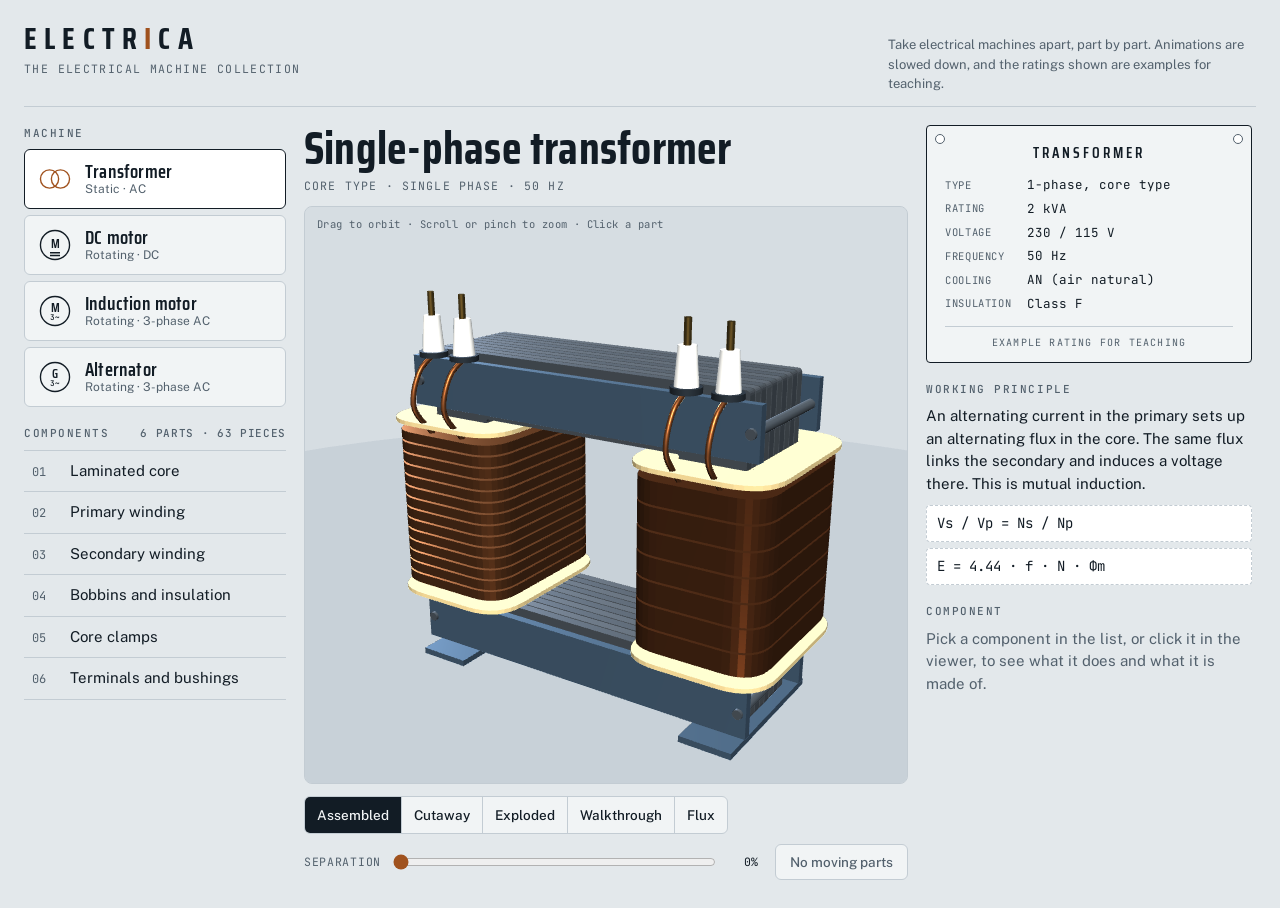
==== index.html @ 78c52b01 "Initial commit: Electrica 3D electrical machines explorer" ====
<!doctype html>
<html lang="en">
<head>
  <meta charset="utf-8">
  <meta name="viewport" content="width=device-width, initial-scale=1">
  <title>Electrica Machine Atlas</title>
  <meta name="description" content="Interactive 3D explorer of electrical machines: take a transformer, DC motor, induction motor and alternator apart, part by part, and watch the magnetic flux.">
  <link rel="icon" href="favicon.svg" type="image/svg+xml">
  <link rel="preconnect" href="https://fonts.googleapis.com">
  <link rel="preconnect" href="https://fonts.gstatic.com" crossorigin>
  <link href="https://fonts.googleapis.com/css2?family=Saira+Condensed:wght@500;600;700&family=Public+Sans:wght@400;500;600&family=JetBrains+Mono:wght@400;500&display=swap" rel="stylesheet">
  <link rel="stylesheet" href="css/style.css">
</head>
<body>
<div class="app">
  <header class="top">
    <div>
      <p class="brand">Electr<span>i</span>ca</p>
      <p class="tag">The electrical machine collection</p>
    </div>
    <p class="note">Take electrical machines apart, part by part. Animations are slowed down, and the ratings shown are examples for teaching.</p>
  </header>

  <section class="mach" aria-labelledby="machH">
    <h2 class="eyebrow" id="machH">Machine</h2>
    <div class="machines" id="machines"></div>
  </section>

  <main class="bay">
    <div class="bay-head">
      <h1 id="mName">Electrical machines</h1>
      <p id="mSub">Loading</p>
    </div>
    <div class="stage" id="stage">
      <div class="markers" id="markers" hidden></div>
      <p class="hint">Drag to orbit · Scroll or pinch to zoom · Click a part</p>
      <div class="scope" id="scope" hidden>
        <div class="legend" id="legend"></div>
        <canvas id="scopeC" aria-label="Waveforms for this machine"></canvas>
        <p class="scope-note" id="scopeNote"></p>
      </div>
      <div class="status" id="status">Preparing machine geometry</div>
    </div>
    <div class="controls">
      <div class="seg" role="group" aria-label="View">
        <button type="button" data-mode="assembled" aria-pressed="true">Assembled</button>
        <button type="button" data-mode="cutaway" aria-pressed="false">Cutaway</button>
        <button type="button" data-mode="exploded" aria-pressed="false">Exploded</button>
        <button type="button" data-mode="walkthrough" aria-pressed="false">Walkthrough</button>
        <button type="button" data-mode="flux" aria-pressed="false">Flux</button>
      </div>
      <label class="slider" for="sep">Separation <input type="range" id="sep" min="0" max="100" value="0"><output id="sepOut" for="sep">0%</output></label>
      <button type="button" class="run" id="run" aria-pressed="false">Run</button>
    </div>
    <div class="walk" id="walk" hidden>
      <button type="button" id="prev">Previous</button>
      <p id="walkText"></p>
      <button type="button" id="next">Next</button>
    </div>
  </main>

  <section class="partsSec" aria-labelledby="partsH">
    <h2 class="eyebrow" id="partsH">Components <span id="count"></span></h2>
    <ol class="parts" id="parts"></ol>
  </section>

  <aside class="info">
    <section class="plate" id="plate" aria-label="Rating plate"></section>
    <section class="principle" id="principle"></section>
    <section class="detail" id="detail" aria-live="polite"></section>
  </aside>
</div>

<!-- 3D library (three.js r128), kept in this folder so the site also works offline -->
<script src="js/vendor/three.min.js"></script>
<script src="js/vendor/OrbitControls.js"></script>

<!-- The viewer and page logic -->
<script src="js/core.js"></script>

<!-- One file per machine. They appear in the list in this order.
     To add a machine: copy js/machines/_template.js, then add its script line here. -->
<script src="js/machines/transformer.js"></script>
<script src="js/machines/dc-motor.js"></script>
<script src="js/machines/induction-motor.js"></script>
<script src="js/machines/alternator.js"></script>

<script>Electrica.start();</script>
</body>
</html>
---- css/style.css ----
/* Layout: instrument bench — machine rail and parts list | 3D bay | rating-plate column; stacks to one column on phones */
:root {
  --bg: #E3E8EB;
  --panel: #F1F4F5;
  --raise: #FFFFFF;
  --ink: #121C25;
  --muted: #53616D;
  --line: #C3CCD3;
  --copper: #A0521E;
  --flux: #1B61C2;
  --stage: #D6DDE2;
  --bench: #C8D1D8;
  --phR: #C0392B;
  --phY: #B4860C;
  --phB: #2D63AE;
  --display: "Saira Condensed", "Arial Narrow", "Roboto Condensed", sans-serif;
  --body: "Public Sans", system-ui, -apple-system, "Segoe UI", sans-serif;
  --mono: "JetBrains Mono", ui-monospace, "SFMono-Regular", Menlo, Consolas, monospace;
}
@media (prefers-color-scheme: dark) {
  :root:not([data-theme="light"]) {
    --bg: #0C1216; --panel: #131B21; --raise: #19232A; --ink: #E2E8EC; --muted: #93A1AC; --line: #27333C;
    --copper: #E38A50; --flux: #5DB1FF; --stage: #0F171C; --bench: #17222A;
    --phR: #E5604F; --phY: #E3B640; --phB: #6B9CEB; color-scheme: dark;
  }
}
:root[data-theme="dark"] {
  --bg: #0C1216; --panel: #131B21; --raise: #19232A; --ink: #E2E8EC; --muted: #93A1AC; --line: #27333C;
  --copper: #E38A50; --flux: #5DB1FF; --stage: #0F171C; --bench: #17222A;
  --phR: #E5604F; --phY: #E3B640; --phB: #6B9CEB; color-scheme: dark;
}
* { box-sizing: border-box; }
[hidden] { display: none !important; }
body {
  background: var(--bg); color: var(--ink); font-family: var(--body); font-size: 15px; line-height: 1.5;
  padding-left: max(16px, env(safe-area-inset-left, 0px)); padding-right: max(16px, env(safe-area-inset-right, 0px));
  padding-block: 16px;
}
button { font: inherit; color: inherit; }
button:focus-visible, input:focus-visible { outline: 2px solid var(--flux); outline-offset: 2px; }
p { margin: 0; }

.app {
  display: grid; gap: 18px; max-width: 1720px; margin: 0 auto;
  grid-template-columns: minmax(0, 1fr);
  grid-template-areas: "top" "mach" "bay" "parts" "info";
}
.top { grid-area: top; display: flex; flex-wrap: wrap; align-items: baseline; justify-content: space-between; gap: 6px 20px; border-bottom: 1px solid var(--line); padding-bottom: 12px; }
.brand { font-family: var(--display); font-weight: 700; font-size: 30px; line-height: 1; letter-spacing: .24em; text-transform: uppercase; }
.brand span { color: var(--copper); }
.tag { font-family: var(--mono); font-size: 11.5px; letter-spacing: .12em; text-transform: uppercase; color: var(--muted); margin-top: 6px; }
.note { font-size: 13px; color: var(--muted); max-width: 46ch; }

.mach { grid-area: mach; }
.partsSec { grid-area: parts; min-width: 0; }
.bay { grid-area: bay; display: grid; gap: 12px; min-width: 0; align-content: start; }
.info { grid-area: info; display: grid; gap: 18px; align-content: start; min-width: 0; }

.eyebrow { font-family: var(--mono); font-weight: 500; font-size: 11px; letter-spacing: .14em; text-transform: uppercase; color: var(--muted); margin: 0 0 8px; display: flex; justify-content: space-between; gap: 8px; }
.eyebrow span { letter-spacing: .06em; }

.machines { display: grid; grid-template-columns: 1fr 1fr; gap: 6px; }
.mbtn { display: grid; grid-template-columns: 40px minmax(0, 1fr); gap: 10px; align-items: center; padding: 9px 10px; border: 1px solid var(--line); background: var(--panel); border-radius: 6px; text-align: left; cursor: pointer; }
.mbtn:hover { border-color: var(--muted); }
.mbtn[aria-current="true"] { background: var(--raise); border-color: var(--ink); }
.mbtn svg { width: 40px; height: 40px; fill: none; stroke: currentColor; stroke-width: 1.5; }
.mbtn svg text { font-family: var(--display); font-weight: 600; font-size: 14px; fill: currentColor; stroke: none; text-anchor: middle; }
.mbtn svg text.s { font-family: var(--mono); font-size: 8.5px; font-weight: 500; }
.mbtn[aria-current="true"] svg { color: var(--copper); }
.mtxt { min-width: 0; }
.mtxt b { display: block; font-family: var(--display); font-weight: 600; font-size: 19px; line-height: 1.1; letter-spacing: .01em; }
.mtxt span { display: block; font-size: 12px; color: var(--muted); line-height: 1.3; }

.parts { list-style: none; margin: 0; padding: 0; border-top: 1px solid var(--line); }
.parts button { width: 100%; display: grid; grid-template-columns: 30px minmax(0, 1fr); gap: 8px; align-items: baseline; padding: 9px 8px; border: 0; border-bottom: 1px solid var(--line); background: none; text-align: left; cursor: pointer; }
.parts button:hover { background: var(--panel); }
.parts button[aria-pressed="true"] { background: var(--raise); }
.parts .num { font-family: var(--mono); font-size: 12px; color: var(--muted); font-variant-numeric: tabular-nums; }
.parts button[aria-pressed="true"] .num { color: var(--copper); }

.bay-head h1 { font-family: var(--display); font-weight: 700; font-size: clamp(30px, 3.6vw, 50px); line-height: 1; margin: 0; letter-spacing: .005em; text-wrap: balance; }
.bay-head p { margin-top: 6px; font-family: var(--mono); font-size: 11.5px; letter-spacing: .1em; text-transform: uppercase; color: var(--muted); }

.stage { position: relative; background: var(--stage); border: 1px solid var(--line); border-radius: 8px; overflow: hidden; aspect-ratio: 1 / 1; max-width: 100%; min-height: 300px; }
.stage canvas.gl { position: absolute; inset: 0; width: 100%; height: 100%; display: block; }
.markers { position: absolute; inset: 0; pointer-events: none; }
.marker { position: absolute; transform: translate(-50%, -50%); pointer-events: auto; font-family: var(--mono); font-size: 11px; font-weight: 500; min-width: 28px; height: 24px; padding: 0 6px; border-radius: 12px; border: 1px solid var(--ink); background: var(--raise); color: var(--ink); cursor: pointer; font-variant-numeric: tabular-nums; }
.marker[aria-pressed="true"] { background: var(--copper); border-color: var(--copper); color: var(--raise); }
.status { position: absolute; inset: 0; display: grid; place-items: center; padding: 24px; text-align: center; font-family: var(--mono); font-size: 12px; letter-spacing: .08em; text-transform: uppercase; color: var(--muted); pointer-events: none; }
.hint { position: absolute; left: 12px; top: 10px; font-family: var(--mono); font-size: 10.5px; letter-spacing: .04em; color: var(--muted); pointer-events: none; }
.scope { position: absolute; right: 10px; bottom: 10px; width: min(320px, calc(100% - 20px)); background: var(--raise); border: 1px solid var(--line); border-radius: 6px; padding: 8px 10px 8px; display: grid; gap: 4px; }
.legend { display: flex; flex-wrap: wrap; gap: 2px 12px; font-family: var(--mono); font-size: 10.5px; color: var(--ink); }
.legend i { display: inline-block; width: 14px; height: 3px; border-radius: 2px; vertical-align: middle; margin-right: 6px; }
.scope canvas { width: 100%; height: 78px; display: block; }
.scope-note { font-size: 11.5px; line-height: 1.35; color: var(--muted); }

.controls { display: flex; flex-wrap: wrap; gap: 10px 16px; align-items: center; }
.seg { display: flex; flex-wrap: wrap; border: 1px solid var(--line); border-radius: 6px; overflow: hidden; background: var(--panel); }
.seg button { border: 0; border-right: 1px solid var(--line); background: none; font-weight: 500; font-size: 13.5px; padding: 8px 12px; cursor: pointer; }
.seg button:last-child { border-right: 0; }
.seg button:hover { background: var(--raise); }
.seg button[aria-pressed="true"] { background: var(--ink); color: var(--panel); }
.slider { display: flex; align-items: center; gap: 10px; font-family: var(--mono); font-size: 11.5px; letter-spacing: .06em; text-transform: uppercase; color: var(--muted); flex: 1 1 220px; min-width: 0; }
.slider input { flex: 1; min-width: 0; accent-color: var(--copper); }
.slider output { min-width: 4.5ch; text-align: right; color: var(--ink); font-variant-numeric: tabular-nums; }
.run { border: 1px solid var(--ink); background: var(--raise); border-radius: 6px; padding: 7px 14px; font-weight: 500; font-size: 13.5px; cursor: pointer; }
.run[aria-pressed="true"] { background: var(--copper); border-color: var(--copper); color: var(--raise); }
.run:disabled { cursor: default; border-color: var(--line); color: var(--muted); background: var(--panel); }
.walk { display: flex; align-items: center; justify-content: space-between; gap: 10px; border: 1px solid var(--line); border-radius: 6px; padding: 8px 10px; background: var(--panel); }
.walk p { font-size: 14px; text-align: center; min-width: 0; }
.walk p b { font-family: var(--mono); font-weight: 500; font-size: 12px; color: var(--copper); margin-right: 8px; }
.walk button { border: 1px solid var(--line); background: var(--raise); border-radius: 5px; padding: 6px 12px; cursor: pointer; font-size: 13.5px; }

.plate { border: 1.5px solid var(--ink); border-radius: 4px; padding: 16px 18px 12px; background: var(--panel); position: relative; }
.plate::before, .plate::after { content: ""; position: absolute; top: 8px; width: 8px; height: 8px; border-radius: 50%; border: 1px solid var(--muted); background: var(--raise); }
.plate::before { left: 8px; } .plate::after { right: 8px; }
.plate h2 { font-family: var(--display); font-weight: 600; font-size: 15px; letter-spacing: .2em; text-transform: uppercase; text-align: center; margin: 0 0 12px; }
.plate dl { display: grid; grid-template-columns: auto minmax(0, 1fr); gap: 5px 16px; margin: 0; font-family: var(--mono); font-size: 12.5px; }
.plate dt { color: var(--muted); text-transform: uppercase; letter-spacing: .06em; font-size: 10.5px; align-self: center; }
.plate dd { margin: 0; font-variant-numeric: tabular-nums; }
.plate .ex { margin-top: 12px; padding-top: 8px; border-top: 1px solid var(--line); font-family: var(--mono); font-size: 10px; color: var(--muted); text-align: center; letter-spacing: .12em; text-transform: uppercase; }

.principle p { max-width: 62ch; }
.formulas { display: grid; gap: 6px; margin-top: 10px; }
.formula { font-family: var(--mono); font-size: 14px; padding: 7px 10px; border: 1px dashed var(--line); border-radius: 4px; background: var(--raise); }
.detail h3 { font-family: var(--display); font-weight: 600; font-size: 27px; line-height: 1.05; margin: 0 0 8px; text-wrap: balance; }
.detail p { max-width: 62ch; }
.detail dl { margin: 12px 0 0; display: grid; gap: 8px; }
.detail dt { font-family: var(--mono); font-size: 10.5px; letter-spacing: .12em; text-transform: uppercase; color: var(--muted); }
.detail dd { margin: 2px 0 0; }
.muted { color: var(--muted); }

@media (max-width: 559px) {
  .seg { display: grid; grid-template-columns: repeat(3, 1fr); gap: 1px; background: var(--line); width: 100%; }
  .seg button { border-right: 0; background: var(--panel); padding: 9px 6px; }
  .hint { right: 12px; }
}
@media (min-width: 760px) {
  .app { grid-template-columns: 250px minmax(0, 1fr); grid-template-areas: "top top" "mach bay" "parts bay" "info info"; }
  .machines { grid-template-columns: 1fr; }
  .info { grid-template-columns: repeat(auto-fit, minmax(260px, 1fr)); }
  .stage { aspect-ratio: 4 / 3; }
}
@media (min-width: 1120px) {
  html, body { height: 100%; }
  .app { height: 100%; grid-template-columns: 262px minmax(0, 1fr) 330px; grid-template-rows: auto auto minmax(0, 1fr); grid-template-areas: "top top top" "mach bay info" "parts bay info"; }
  .bay { grid-row: 2 / 4; min-height: 0; grid-template-rows: auto minmax(0, 1fr) auto auto; }
  .info { grid-row: 2 / 4; display: flex; flex-direction: column; overflow: auto; min-height: 0; padding-right: 4px; }
  .partsSec { overflow: auto; min-height: 0; }
  .stage { aspect-ratio: auto; height: 100%; min-height: 340px; }
}
@media (prefers-reduced-motion: reduce) { * { scroll-behavior: auto !important; } }
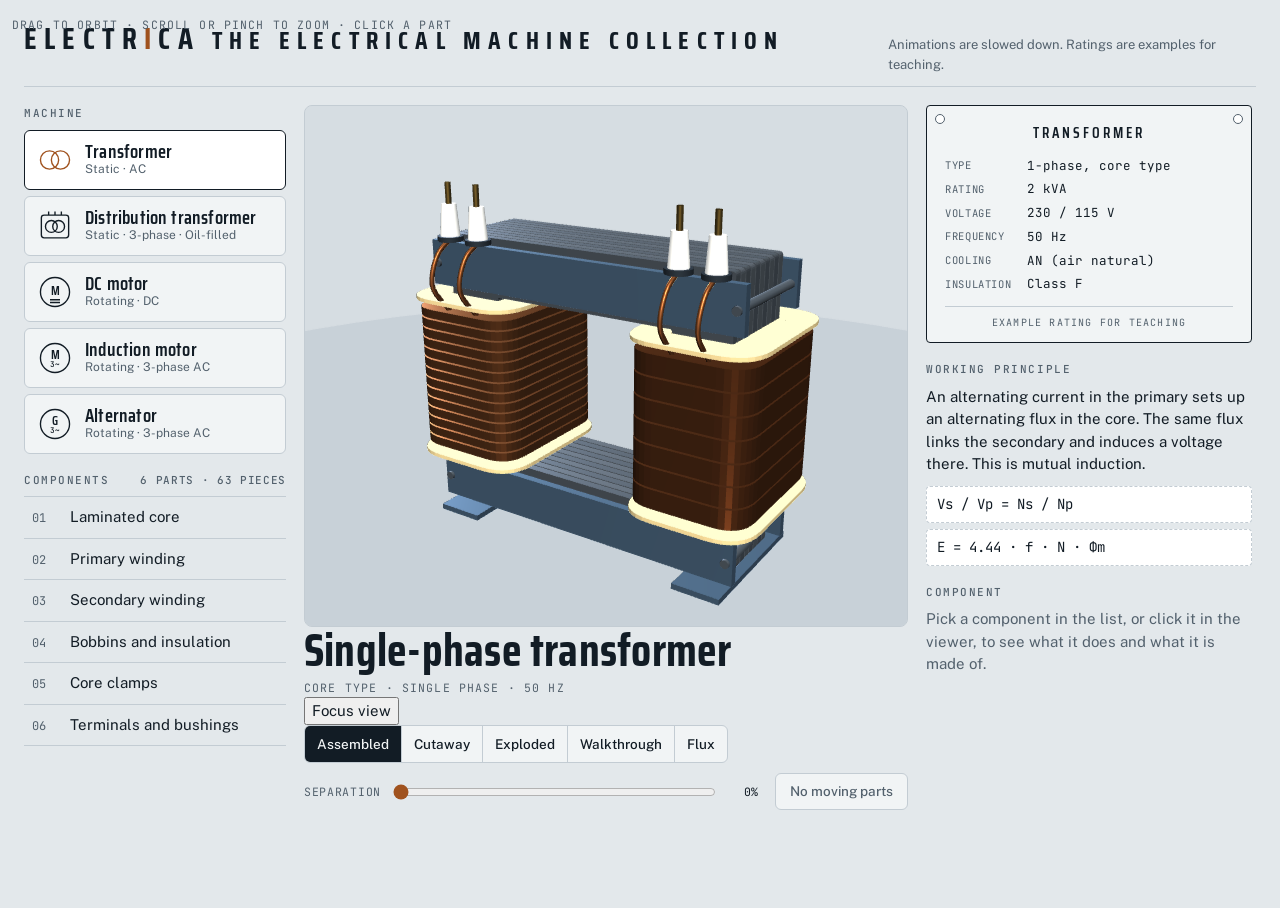
==== commit 654afd5d: "Add files via upload" ====
--- a/index.html
+++ b/index.html
@@ -4,7 +4,7 @@
   <meta charset="utf-8">
   <meta name="viewport" content="width=device-width, initial-scale=1">
   <title>Electrica Machine Atlas</title>
-  <meta name="description" content="Interactive 3D explorer of electrical machines: take a transformer, DC motor, induction motor and alternator apart, part by part, and watch the magnetic flux.">
+  <meta name="description" content="Interactive 3D explorer of electrical machines: take transformers, motors and an alternator apart, part by part, and watch the magnetic flux.">
   <link rel="icon" href="favicon.svg" type="image/svg+xml">
   <link rel="preconnect" href="https://fonts.googleapis.com">
   <link rel="preconnect" href="https://fonts.gstatic.com" crossorigin>
@@ -12,13 +12,10 @@
   <link rel="stylesheet" href="css/style.css">
 </head>
 <body>
-<div class="app">
+<div class="app" id="app">
   <header class="top">
-    <div>
-      <p class="brand">Electr<span>i</span>ca</p>
-      <p class="tag">The electrical machine collection</p>
-    </div>
-    <p class="note">Take electrical machines apart, part by part. Animations are slowed down, and the ratings shown are examples for teaching.</p>
+    <p class="brand">Electr<span>i</span>ca <small>The electrical machine collection</small></p>
+    <p class="note">Animations are slowed down. Ratings are examples for teaching.</p>
   </header>
 
   <section class="mach" aria-labelledby="machH">
@@ -27,35 +24,43 @@
   </section>
 
   <main class="bay">
-    <div class="bay-head">
-      <h1 id="mName">Electrical machines</h1>
-      <p id="mSub">Loading</p>
-    </div>
-    <div class="stage" id="stage">
-      <div class="markers" id="markers" hidden></div>
-      <p class="hint">Drag to orbit · Scroll or pinch to zoom · Click a part</p>
-      <div class="scope" id="scope" hidden>
+    <div class="viewer" id="viewer">
+      <div class="stage" id="stage">
+        <div class="markers" id="markers" hidden></div>
+        <div class="status" id="status">Preparing machine geometry</div>
+      </div>
+      <div class="bay-head ov">
+        <h1 id="mName">Electrical machines</h1>
+        <p id="mSub">Loading</p>
+        <p class="hint">Drag to orbit · Scroll or pinch to zoom · Click a part</p>
+      </div>
+      <div class="viewtools ov">
+        <button type="button" class="tool" id="focusBtn" aria-pressed="false">Focus view</button>
+        <button type="button" class="tool" id="fsBtn" hidden>Full screen</button>
+      </div>
+      <div class="scope ov" id="scope" hidden>
         <div class="legend" id="legend"></div>
         <canvas id="scopeC" aria-label="Waveforms for this machine"></canvas>
         <p class="scope-note" id="scopeNote"></p>
       </div>
-      <div class="status" id="status">Preparing machine geometry</div>
-    </div>
-    <div class="controls">
-      <div class="seg" role="group" aria-label="View">
-        <button type="button" data-mode="assembled" aria-pressed="true">Assembled</button>
-        <button type="button" data-mode="cutaway" aria-pressed="false">Cutaway</button>
-        <button type="button" data-mode="exploded" aria-pressed="false">Exploded</button>
-        <button type="button" data-mode="walkthrough" aria-pressed="false">Walkthrough</button>
-        <button type="button" data-mode="flux" aria-pressed="false">Flux</button>
+      <div class="dock ov">
+        <div class="walk" id="walk" hidden>
+          <button type="button" id="prev">Previous</button>
+          <p id="walkText"></p>
+          <button type="button" id="next">Next</button>
+        </div>
+        <div class="controls">
+          <div class="seg" role="group" aria-label="View">
+            <button type="button" data-mode="assembled" aria-pressed="true">Assembled</button>
+            <button type="button" data-mode="cutaway" aria-pressed="false">Cutaway</button>
+            <button type="button" data-mode="exploded" aria-pressed="false">Exploded</button>
+            <button type="button" data-mode="walkthrough" aria-pressed="false">Walkthrough</button>
+            <button type="button" data-mode="flux" aria-pressed="false">Flux</button>
+          </div>
+          <label class="slider" for="sep">Separation <input type="range" id="sep" min="0" max="100" value="0"><output id="sepOut" for="sep">0%</output></label>
+          <button type="button" class="run" id="run" aria-pressed="false">Run</button>
+        </div>
       </div>
-      <label class="slider" for="sep">Separation <input type="range" id="sep" min="0" max="100" value="0"><output id="sepOut" for="sep">0%</output></label>
-      <button type="button" class="run" id="run" aria-pressed="false">Run</button>
-    </div>
-    <div class="walk" id="walk" hidden>
-      <button type="button" id="prev">Previous</button>
-      <p id="walkText"></p>
-      <button type="button" id="next">Next</button>
     </div>
   </main>
 
@@ -81,6 +86,7 @@
 <!-- One file per machine. They appear in the list in this order.
      To add a machine: copy js/machines/_template.js, then add its script line here. -->
 <script src="js/machines/transformer.js"></script>
+<script src="js/machines/distribution-transformer.js"></script>
 <script src="js/machines/dc-motor.js"></script>
 <script src="js/machines/induction-motor.js"></script>
 <script src="js/machines/alternator.js"></script>
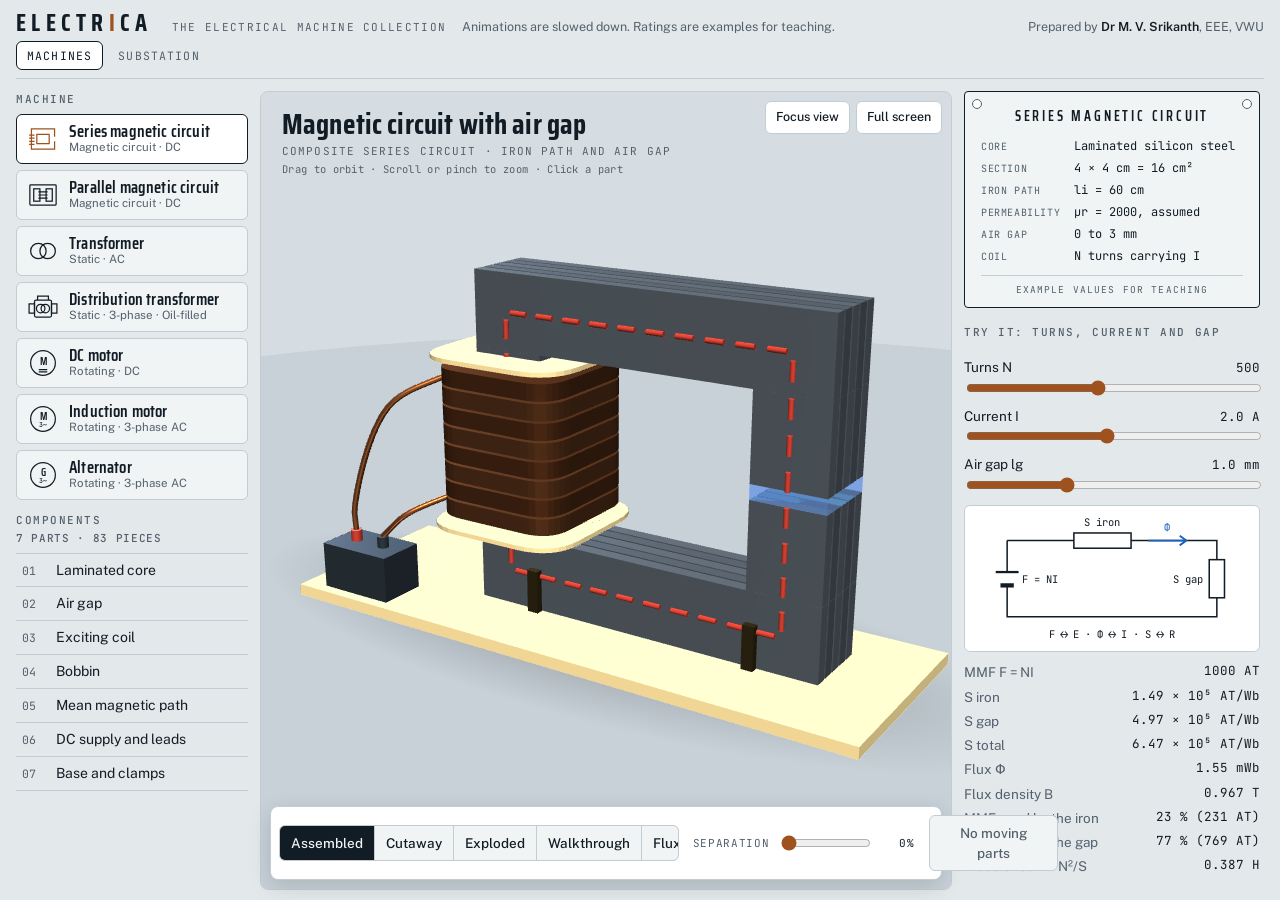
==== commit 622c9e7b: "Add files via upload" ====
--- a/index.html
+++ b/index.html
@@ -16,6 +16,11 @@
   <header class="top">
     <p class="brand">Electr<span>i</span>ca <small>The electrical machine collection</small></p>
     <p class="note">Animations are slowed down. Ratings are examples for teaching.</p>
+    <p class="credit">Prepared by <b>Dr M. V. Srikanth</b>, EEE, VWU</p>
+    <nav class="sitenav" aria-label="Sections">
+      <a href="index.html" aria-current="page">Machines</a>
+      <a href="substation.html">Substation</a>
+    </nav>
   </header>
 
   <section class="mach" aria-labelledby="machH">
@@ -71,6 +76,7 @@
 
   <aside class="info">
     <section class="plate" id="plate" aria-label="Rating plate"></section>
+    <section class="calc" id="calc" hidden></section>
     <section class="principle" id="principle"></section>
     <section class="detail" id="detail" aria-live="polite"></section>
   </aside>
@@ -85,6 +91,8 @@
 
 <!-- One file per machine. They appear in the list in this order.
      To add a machine: copy js/machines/_template.js, then add its script line here. -->
+<script src="js/machines/magnetic-circuit-series.js"></script>
+<script src="js/machines/magnetic-circuit-parallel.js"></script>
 <script src="js/machines/transformer.js"></script>
 <script src="js/machines/distribution-transformer.js"></script>
 <script src="js/machines/dc-motor.js"></script>
--- a/css/style.css
+++ b/css/style.css
@@ -1,4 +1,4 @@
-/* Layout: instrument bench — machine rail and parts list | 3D bay | rating-plate column; stacks to one column on phones */
+/* Layout: the 3D bay fills the page; a slim machine-and-parts rail on the left and the rating-plate column on the right fold away in Focus view; stacks to one column on phones */
 :root {
   --bg: #E3E8EB;
   --panel: #F1F4F5;
@@ -32,121 +32,183 @@
 * { box-sizing: border-box; }
 [hidden] { display: none !important; }
 body {
-  background: var(--bg); color: var(--ink); font-family: var(--body); font-size: 15px; line-height: 1.5;
+  background: var(--bg); color: var(--ink); font-family: var(--body); font-size: 15px; line-height: 1.5; margin: 0;
   padding-left: max(16px, env(safe-area-inset-left, 0px)); padding-right: max(16px, env(safe-area-inset-right, 0px));
-  padding-block: 16px;
+  padding-block: 10px;
 }
 button { font: inherit; color: inherit; }
 button:focus-visible, input:focus-visible { outline: 2px solid var(--flux); outline-offset: 2px; }
 p { margin: 0; }
 
+/* ---------- page grid (phones first) ---------- */
 .app {
-  display: grid; gap: 18px; max-width: 1720px; margin: 0 auto;
+  display: grid; gap: 12px; max-width: 1920px; margin: 0 auto;
   grid-template-columns: minmax(0, 1fr);
   grid-template-areas: "top" "mach" "bay" "parts" "info";
 }
-.top { grid-area: top; display: flex; flex-wrap: wrap; align-items: baseline; justify-content: space-between; gap: 6px 20px; border-bottom: 1px solid var(--line); padding-bottom: 12px; }
-.brand { font-family: var(--display); font-weight: 700; font-size: 30px; line-height: 1; letter-spacing: .24em; text-transform: uppercase; }
+.top { grid-area: top; display: flex; flex-wrap: wrap; align-items: baseline; justify-content: space-between; gap: 4px 16px; border-bottom: 1px solid var(--line); padding-bottom: 8px; }
+.brand { font-family: var(--display); font-weight: 700; font-size: 24px; line-height: 1.1; letter-spacing: .22em; text-transform: uppercase; }
 .brand span { color: var(--copper); }
-.tag { font-family: var(--mono); font-size: 11.5px; letter-spacing: .12em; text-transform: uppercase; color: var(--muted); margin-top: 6px; }
-.note { font-size: 13px; color: var(--muted); max-width: 46ch; }
-
-.mach { grid-area: mach; }
+.brand small { font-family: var(--mono); font-weight: 400; font-size: 11px; letter-spacing: .12em; color: var(--muted); margin-left: 10px; white-space: nowrap; }
+.note { font-size: 12.5px; color: var(--muted); }
+/* header navigation between the Machines and Substation pages */
+.sitenav { display: flex; gap: 4px; align-items: center; }
+.sitenav a { font-family: var(--mono); font-size: 11.5px; letter-spacing: .1em; text-transform: uppercase; color: var(--muted); text-decoration: none; padding: 5px 10px; border: 1px solid transparent; border-radius: 6px; }
+.sitenav a:hover { color: var(--ink); border-color: var(--line); }
+.sitenav a[aria-current="page"] { color: var(--ink); border-color: var(--ink); background: var(--raise); }
+.sitenav a:focus-visible { outline: 2px solid var(--flux); outline-offset: 2px; }
+.top .sitenav { margin-left: auto; }
+.credit { font-size: 12.5px; color: var(--muted); }
+.credit b { font-weight: 600; color: var(--ink); }
+.top .credit { margin-left: auto; }
+.top .credit + .sitenav { margin-left: 0; }
+.mach { grid-area: mach; min-width: 0; }
+.bay { grid-area: bay; min-width: 0; }
 .partsSec { grid-area: parts; min-width: 0; }
-.bay { grid-area: bay; display: grid; gap: 12px; min-width: 0; align-content: start; }
-.info { grid-area: info; display: grid; gap: 18px; align-content: start; min-width: 0; }
-
-.eyebrow { font-family: var(--mono); font-weight: 500; font-size: 11px; letter-spacing: .14em; text-transform: uppercase; color: var(--muted); margin: 0 0 8px; display: flex; justify-content: space-between; gap: 8px; }
-.eyebrow span { letter-spacing: .06em; }
-
-.machines { display: grid; grid-template-columns: 1fr 1fr; gap: 6px; }
-.mbtn { display: grid; grid-template-columns: 40px minmax(0, 1fr); gap: 10px; align-items: center; padding: 9px 10px; border: 1px solid var(--line); background: var(--panel); border-radius: 6px; text-align: left; cursor: pointer; }
+.info { grid-area: info; display: grid; gap: 16px; align-content: start; min-width: 0; }
+
+.eyebrow { font-family: var(--mono); font-weight: 500; font-size: 11px; letter-spacing: .14em; text-transform: uppercase; color: var(--muted); margin: 0 0 6px; display: flex; flex-wrap: wrap; justify-content: space-between; gap: 2px 8px; }
+.eyebrow span { letter-spacing: .06em; white-space: nowrap; }
+
+/* ---------- machine list ---------- */
+.machines { display: flex; gap: 6px; overflow-x: auto; padding-bottom: 4px; scroll-snap-type: x proximity; }
+.mbtn { flex: 0 0 196px; scroll-snap-align: start; display: grid; grid-template-columns: 34px minmax(0, 1fr); gap: 9px; align-items: center; padding: 7px 9px; border: 1px solid var(--line); background: var(--panel); border-radius: 6px; text-align: left; cursor: pointer; }
 .mbtn:hover { border-color: var(--muted); }
 .mbtn[aria-current="true"] { background: var(--raise); border-color: var(--ink); }
-.mbtn svg { width: 40px; height: 40px; fill: none; stroke: currentColor; stroke-width: 1.5; }
+.mbtn svg { width: 34px; height: 34px; fill: none; stroke: currentColor; stroke-width: 1.6; }
 .mbtn svg text { font-family: var(--display); font-weight: 600; font-size: 14px; fill: currentColor; stroke: none; text-anchor: middle; }
 .mbtn svg text.s { font-family: var(--mono); font-size: 8.5px; font-weight: 500; }
 .mbtn[aria-current="true"] svg { color: var(--copper); }
 .mtxt { min-width: 0; }
-.mtxt b { display: block; font-family: var(--display); font-weight: 600; font-size: 19px; line-height: 1.1; letter-spacing: .01em; }
-.mtxt span { display: block; font-size: 12px; color: var(--muted); line-height: 1.3; }
-
+.mtxt b { display: block; font-family: var(--display); font-weight: 600; font-size: 17px; line-height: 1.1; letter-spacing: .01em; }
+.mtxt span { display: block; font-size: 11.5px; color: var(--muted); line-height: 1.3; }
+
+/* ---------- parts list ---------- */
 .parts { list-style: none; margin: 0; padding: 0; border-top: 1px solid var(--line); }
-.parts button { width: 100%; display: grid; grid-template-columns: 30px minmax(0, 1fr); gap: 8px; align-items: baseline; padding: 9px 8px; border: 0; border-bottom: 1px solid var(--line); background: none; text-align: left; cursor: pointer; }
+.parts button { width: 100%; display: grid; grid-template-columns: 28px minmax(0, 1fr); gap: 6px; align-items: baseline; padding: 7px 6px; border: 0; border-bottom: 1px solid var(--line); background: none; text-align: left; cursor: pointer; font-size: 14px; line-height: 1.35; }
 .parts button:hover { background: var(--panel); }
 .parts button[aria-pressed="true"] { background: var(--raise); }
-.parts .num { font-family: var(--mono); font-size: 12px; color: var(--muted); font-variant-numeric: tabular-nums; }
+.parts .num { font-family: var(--mono); font-size: 11.5px; color: var(--muted); font-variant-numeric: tabular-nums; }
 .parts button[aria-pressed="true"] .num { color: var(--copper); }
 
-.bay-head h1 { font-family: var(--display); font-weight: 700; font-size: clamp(30px, 3.6vw, 50px); line-height: 1; margin: 0; letter-spacing: .005em; text-wrap: balance; }
-.bay-head p { margin-top: 6px; font-family: var(--mono); font-size: 11.5px; letter-spacing: .1em; text-transform: uppercase; color: var(--muted); }
-
-.stage { position: relative; background: var(--stage); border: 1px solid var(--line); border-radius: 8px; overflow: hidden; aspect-ratio: 1 / 1; max-width: 100%; min-height: 300px; }
+/* ---------- the viewer (phones: heading above, controls below) ---------- */
+.viewer { position: relative; display: grid; gap: 10px; }
+.stage { order: 1; position: relative; height: min(70vh, 560px); min-height: 340px; background: var(--stage); border: 1px solid var(--line); border-radius: 8px; overflow: hidden; }
 .stage canvas.gl { position: absolute; inset: 0; width: 100%; height: 100%; display: block; }
-.markers { position: absolute; inset: 0; pointer-events: none; }
+.bay-head { order: 0; padding-right: 120px; }
+.bay-head h1 { font-family: var(--display); font-weight: 700; font-size: clamp(26px, 6vw, 34px); line-height: 1.02; margin: 0; letter-spacing: .005em; text-wrap: balance; }
+.bay-head p { margin-top: 4px; font-family: var(--mono); font-size: 11px; letter-spacing: .1em; text-transform: uppercase; color: var(--muted); }
+.bay-head .hint { text-transform: none; letter-spacing: .03em; font-size: 10.5px; margin-top: 2px; }
+.viewtools { position: absolute; top: 0; right: 0; display: flex; gap: 6px; z-index: 3; }
+.tool { border: 1px solid var(--line); background: var(--raise); border-radius: 6px; padding: 6px 10px; font-size: 12.5px; font-weight: 500; cursor: pointer; }
+.tool:hover { border-color: var(--muted); }
+.tool[aria-pressed="true"] { background: var(--ink); color: var(--panel); border-color: var(--ink); }
+#focusBtn { display: none; }
+.scope { order: 2; background: var(--raise); border: 1px solid var(--line); border-radius: 6px; padding: 8px 10px; display: grid; gap: 4px; }
+.legend { display: flex; flex-wrap: wrap; gap: 2px 12px; font-family: var(--mono); font-size: 10.5px; color: var(--ink); }
+.legend i { display: inline-block; width: 14px; height: 3px; border-radius: 2px; vertical-align: middle; margin-right: 6px; }
+.scope canvas { width: 100%; height: 72px; display: block; }
+.scope-note { font-size: 11.5px; line-height: 1.35; color: var(--muted); }
+.dock { order: 3; display: grid; gap: 8px; }
+
+.markers { position: absolute; inset: 0; pointer-events: none; z-index: 1; }
 .marker { position: absolute; transform: translate(-50%, -50%); pointer-events: auto; font-family: var(--mono); font-size: 11px; font-weight: 500; min-width: 28px; height: 24px; padding: 0 6px; border-radius: 12px; border: 1px solid var(--ink); background: var(--raise); color: var(--ink); cursor: pointer; font-variant-numeric: tabular-nums; }
 .marker[aria-pressed="true"] { background: var(--copper); border-color: var(--copper); color: var(--raise); }
-.status { position: absolute; inset: 0; display: grid; place-items: center; padding: 24px; text-align: center; font-family: var(--mono); font-size: 12px; letter-spacing: .08em; text-transform: uppercase; color: var(--muted); pointer-events: none; }
-.hint { position: absolute; left: 12px; top: 10px; font-family: var(--mono); font-size: 10.5px; letter-spacing: .04em; color: var(--muted); pointer-events: none; }
-.scope { position: absolute; right: 10px; bottom: 10px; width: min(320px, calc(100% - 20px)); background: var(--raise); border: 1px solid var(--line); border-radius: 6px; padding: 8px 10px 8px; display: grid; gap: 4px; }
-.legend { display: flex; flex-wrap: wrap; gap: 2px 12px; font-family: var(--mono); font-size: 10.5px; color: var(--ink); }
-.legend i { display: inline-block; width: 14px; height: 3px; border-radius: 2px; vertical-align: middle; margin-right: 6px; }
-.scope canvas { width: 100%; height: 78px; display: block; }
-.scope-note { font-size: 11.5px; line-height: 1.35; color: var(--muted); }
-
-.controls { display: flex; flex-wrap: wrap; gap: 10px 16px; align-items: center; }
-.seg { display: flex; flex-wrap: wrap; border: 1px solid var(--line); border-radius: 6px; overflow: hidden; background: var(--panel); }
-.seg button { border: 0; border-right: 1px solid var(--line); background: none; font-weight: 500; font-size: 13.5px; padding: 8px 12px; cursor: pointer; }
-.seg button:last-child { border-right: 0; }
+.status { position: absolute; inset: 0; display: grid; place-items: center; padding: 24px; text-align: center; font-family: var(--mono); font-size: 12px; letter-spacing: .06em; color: var(--muted); pointer-events: none; z-index: 2; }
+
+/* ---------- controls ---------- */
+.controls { display: flex; flex-wrap: wrap; gap: 8px 14px; align-items: center; }
+.seg { display: grid; grid-template-columns: repeat(6, 1fr); gap: 1px; background: var(--line); border: 1px solid var(--line); border-radius: 6px; overflow: hidden; width: 100%; }
+.seg button { border: 0; background: var(--panel); font-weight: 500; font-size: 13.5px; padding: 8px 8px; cursor: pointer; }
+.seg button:nth-child(-n+3) { grid-column: span 2; }
+.seg button:nth-child(n+4) { grid-column: span 3; }
 .seg button:hover { background: var(--raise); }
 .seg button[aria-pressed="true"] { background: var(--ink); color: var(--panel); }
-.slider { display: flex; align-items: center; gap: 10px; font-family: var(--mono); font-size: 11.5px; letter-spacing: .06em; text-transform: uppercase; color: var(--muted); flex: 1 1 220px; min-width: 0; }
+.slider { display: flex; align-items: center; gap: 10px; font-family: var(--mono); font-size: 11px; letter-spacing: .06em; text-transform: uppercase; color: var(--muted); flex: 1 1 180px; min-width: 0; }
 .slider input { flex: 1; min-width: 0; accent-color: var(--copper); }
 .slider output { min-width: 4.5ch; text-align: right; color: var(--ink); font-variant-numeric: tabular-nums; }
 .run { border: 1px solid var(--ink); background: var(--raise); border-radius: 6px; padding: 7px 14px; font-weight: 500; font-size: 13.5px; cursor: pointer; }
 .run[aria-pressed="true"] { background: var(--copper); border-color: var(--copper); color: var(--raise); }
 .run:disabled { cursor: default; border-color: var(--line); color: var(--muted); background: var(--panel); }
-.walk { display: flex; align-items: center; justify-content: space-between; gap: 10px; border: 1px solid var(--line); border-radius: 6px; padding: 8px 10px; background: var(--panel); }
+.walk { display: flex; align-items: center; justify-content: space-between; gap: 10px; }
 .walk p { font-size: 14px; text-align: center; min-width: 0; }
 .walk p b { font-family: var(--mono); font-weight: 500; font-size: 12px; color: var(--copper); margin-right: 8px; }
-.walk button { border: 1px solid var(--line); background: var(--raise); border-radius: 5px; padding: 6px 12px; cursor: pointer; font-size: 13.5px; }
-
-.plate { border: 1.5px solid var(--ink); border-radius: 4px; padding: 16px 18px 12px; background: var(--panel); position: relative; }
-.plate::before, .plate::after { content: ""; position: absolute; top: 8px; width: 8px; height: 8px; border-radius: 50%; border: 1px solid var(--muted); background: var(--raise); }
-.plate::before { left: 8px; } .plate::after { right: 8px; }
-.plate h2 { font-family: var(--display); font-weight: 600; font-size: 15px; letter-spacing: .2em; text-transform: uppercase; text-align: center; margin: 0 0 12px; }
-.plate dl { display: grid; grid-template-columns: auto minmax(0, 1fr); gap: 5px 16px; margin: 0; font-family: var(--mono); font-size: 12.5px; }
-.plate dt { color: var(--muted); text-transform: uppercase; letter-spacing: .06em; font-size: 10.5px; align-self: center; }
+.walk button { border: 1px solid var(--line); background: var(--raise); border-radius: 5px; padding: 5px 12px; cursor: pointer; font-size: 13.5px; }
+
+/* ---------- info column ---------- */
+.plate { border: 1.5px solid var(--ink); border-radius: 4px; padding: 14px 16px 10px; background: var(--panel); position: relative; }
+.plate::before, .plate::after { content: ""; position: absolute; top: 7px; width: 8px; height: 8px; border-radius: 50%; border: 1px solid var(--muted); background: var(--raise); }
+.plate::before { left: 7px; } .plate::after { right: 7px; }
+.plate h2 { font-family: var(--display); font-weight: 600; font-size: 14px; letter-spacing: .2em; text-transform: uppercase; text-align: center; margin: 0 0 10px; text-wrap: balance; }
+.plate dl { display: grid; grid-template-columns: auto minmax(0, 1fr); gap: 4px 14px; margin: 0; font-family: var(--mono); font-size: 12px; }
+.plate dt { color: var(--muted); text-transform: uppercase; letter-spacing: .06em; font-size: 10px; align-self: center; }
 .plate dd { margin: 0; font-variant-numeric: tabular-nums; }
-.plate .ex { margin-top: 12px; padding-top: 8px; border-top: 1px solid var(--line); font-family: var(--mono); font-size: 10px; color: var(--muted); text-align: center; letter-spacing: .12em; text-transform: uppercase; }
-
-.principle p { max-width: 62ch; }
+.plate .ex { margin-top: 10px; padding-top: 7px; border-top: 1px solid var(--line); font-family: var(--mono); font-size: 9.5px; color: var(--muted); text-align: center; letter-spacing: .12em; text-transform: uppercase; }
+.principle p { max-width: 62ch; font-size: 14.5px; }
 .formulas { display: grid; gap: 6px; margin-top: 10px; }
-.formula { font-family: var(--mono); font-size: 14px; padding: 7px 10px; border: 1px dashed var(--line); border-radius: 4px; background: var(--raise); }
-.detail h3 { font-family: var(--display); font-weight: 600; font-size: 27px; line-height: 1.05; margin: 0 0 8px; text-wrap: balance; }
-.detail p { max-width: 62ch; }
-.detail dl { margin: 12px 0 0; display: grid; gap: 8px; }
-.detail dt { font-family: var(--mono); font-size: 10.5px; letter-spacing: .12em; text-transform: uppercase; color: var(--muted); }
-.detail dd { margin: 2px 0 0; }
+.formula { font-family: var(--mono); font-size: 13px; padding: 6px 10px; border: 1px dashed var(--line); border-radius: 4px; background: var(--raise); }
+.detail h3 { font-family: var(--display); font-weight: 600; font-size: 25px; line-height: 1.05; margin: 0 0 8px; text-wrap: balance; }
+.detail p { max-width: 62ch; font-size: 14.5px; }
+.detail dl { margin: 10px 0 0; display: grid; gap: 8px; }
+.detail dt { font-family: var(--mono); font-size: 10px; letter-spacing: .12em; text-transform: uppercase; color: var(--muted); }
+.detail dd { margin: 2px 0 0; font-size: 14.5px; }
 .muted { color: var(--muted); }
-
-@media (max-width: 559px) {
-  .seg { display: grid; grid-template-columns: repeat(3, 1fr); gap: 1px; background: var(--line); width: 100%; }
-  .seg button { border-right: 0; background: var(--panel); padding: 9px 6px; }
-  .hint { right: 12px; }
-}
+.calc { display: grid; gap: 10px; }
+.params { display: grid; gap: 8px; }
+.param { display: grid; grid-template-columns: minmax(0, 1fr) auto; gap: 0 10px; align-items: baseline; font-size: 13.5px; }
+.param input { grid-column: 1 / -1; width: 100%; accent-color: var(--copper); }
+.param output { font-family: var(--mono); font-size: 12.5px; font-variant-numeric: tabular-nums; }
+.diagram { border: 1px solid var(--line); border-radius: 6px; background: var(--raise); padding: 6px 4px; color: var(--ink); }
+.diagram svg { display: block; width: 100%; height: auto; }
+.diagram text { font-family: var(--mono); font-size: 11px; fill: currentColor; }
+.calc-out { display: grid; grid-template-columns: minmax(0, 1fr) auto; gap: 4px 12px; margin: 0; font-size: 13.5px; }
+.calc-out dt { color: var(--muted); }
+.calc-out dd { margin: 0; font-family: var(--mono); font-size: 12.5px; text-align: right; font-variant-numeric: tabular-nums; }
+.calc-note { font-size: 12.5px; line-height: 1.45; color: var(--muted); }
+
+/* ---------- tablets and up: overlays sit on the viewer ---------- */
 @media (min-width: 760px) {
-  .app { grid-template-columns: 250px minmax(0, 1fr); grid-template-areas: "top top" "mach bay" "parts bay" "info info"; }
-  .machines { grid-template-columns: 1fr; }
+  .app { grid-template-columns: 226px minmax(0, 1fr); grid-template-areas: "top top" "mach bay" "parts bay" "info info"; }
+  .machines { display: grid; grid-template-columns: 1fr; overflow: visible; padding-bottom: 0; }
   .info { grid-template-columns: repeat(auto-fit, minmax(260px, 1fr)); }
-  .stage { aspect-ratio: 4 / 3; }
-}
+  .bay { grid-row: 2 / 4; }
+  .viewer { display: block; height: min(84vh, 900px); min-height: 500px; }
+  .stage { position: absolute; inset: 0; height: auto; min-height: 0; }
+  .ov { position: absolute; z-index: 3; }
+  .bay-head { left: 10px; top: 10px; max-width: calc(100% - 250px); padding: 8px 12px; border-radius: 6px; background: color-mix(in srgb, var(--stage) 82%, transparent); pointer-events: none; }
+  .bay-head h1 { font-size: clamp(24px, 2.3vw, 34px); }
+  .viewtools { top: 10px; right: 10px; }
+  #focusBtn { display: inline-block; }
+  .scope { right: 10px; top: 52px; width: min(300px, 38%); box-shadow: 0 4px 16px rgba(0, 0, 0, 0.1); }
+  .dock { left: 50%; bottom: 10px; transform: translateX(-50%); width: max-content; max-width: calc(100% - 20px); padding: 8px; background: var(--raise); border: 1px solid var(--line); border-radius: 8px; box-shadow: 0 6px 22px rgba(0, 0, 0, 0.14); }
+  .controls { flex-wrap: nowrap; }
+  .seg { display: flex; width: auto; flex-wrap: nowrap; }
+  .seg button { padding: 7px 11px; white-space: nowrap; }
+  .slider { flex: 0 1 230px; }
+  .walk { padding-bottom: 8px; border-bottom: 1px solid var(--line); }
+  .app.focus { grid-template-columns: minmax(0, 1fr); grid-template-areas: "top" "bay"; }
+  .app.focus .mach, .app.focus .partsSec, .app.focus .info { display: none; }
+  .app.focus .bay { grid-row: auto; }
+}
+@media (min-width: 760px) and (max-width: 1119px) {
+  .controls { flex-wrap: wrap; justify-content: center; }
+}
+/* ---------- desktop: one screen, viewer takes all the height ---------- */
 @media (min-width: 1120px) {
   html, body { height: 100%; }
-  .app { height: 100%; grid-template-columns: 262px minmax(0, 1fr) 330px; grid-template-rows: auto auto minmax(0, 1fr); grid-template-areas: "top top top" "mach bay info" "parts bay info"; }
-  .bay { grid-row: 2 / 4; min-height: 0; grid-template-rows: auto minmax(0, 1fr) auto auto; }
+  .app { height: 100%; grid-template-columns: 232px minmax(0, 1fr) 300px; grid-template-rows: auto auto minmax(0, 1fr); grid-template-areas: "top top top" "mach bay info" "parts bay info"; }
+  .bay { min-height: 0; }
+  .viewer { height: 100%; min-height: 420px; }
   .info { grid-row: 2 / 4; display: flex; flex-direction: column; overflow: auto; min-height: 0; padding-right: 4px; }
   .partsSec { overflow: auto; min-height: 0; }
-  .stage { aspect-ratio: auto; height: 100%; min-height: 340px; }
+  .app.focus { grid-template-rows: auto minmax(0, 1fr); }
+}
+/* ---------- full screen ---------- */
+.viewer:fullscreen { width: 100%; height: 100%; min-height: 0; background: var(--bg); }
+.viewer:fullscreen .stage { position: absolute; inset: 0; height: auto; border: 0; border-radius: 0; }
+@media (max-width: 759px) {
+  .viewer:fullscreen { display: block; }
+  .viewer:fullscreen .bay-head, .viewer:fullscreen .scope { display: none; }
+  .viewer:fullscreen .dock { position: absolute; left: 8px; right: 8px; bottom: 8px; padding: 8px; background: var(--raise); border-radius: 8px; z-index: 3; }
 }
 @media (prefers-reduced-motion: reduce) { * { scroll-behavior: auto !important; } }
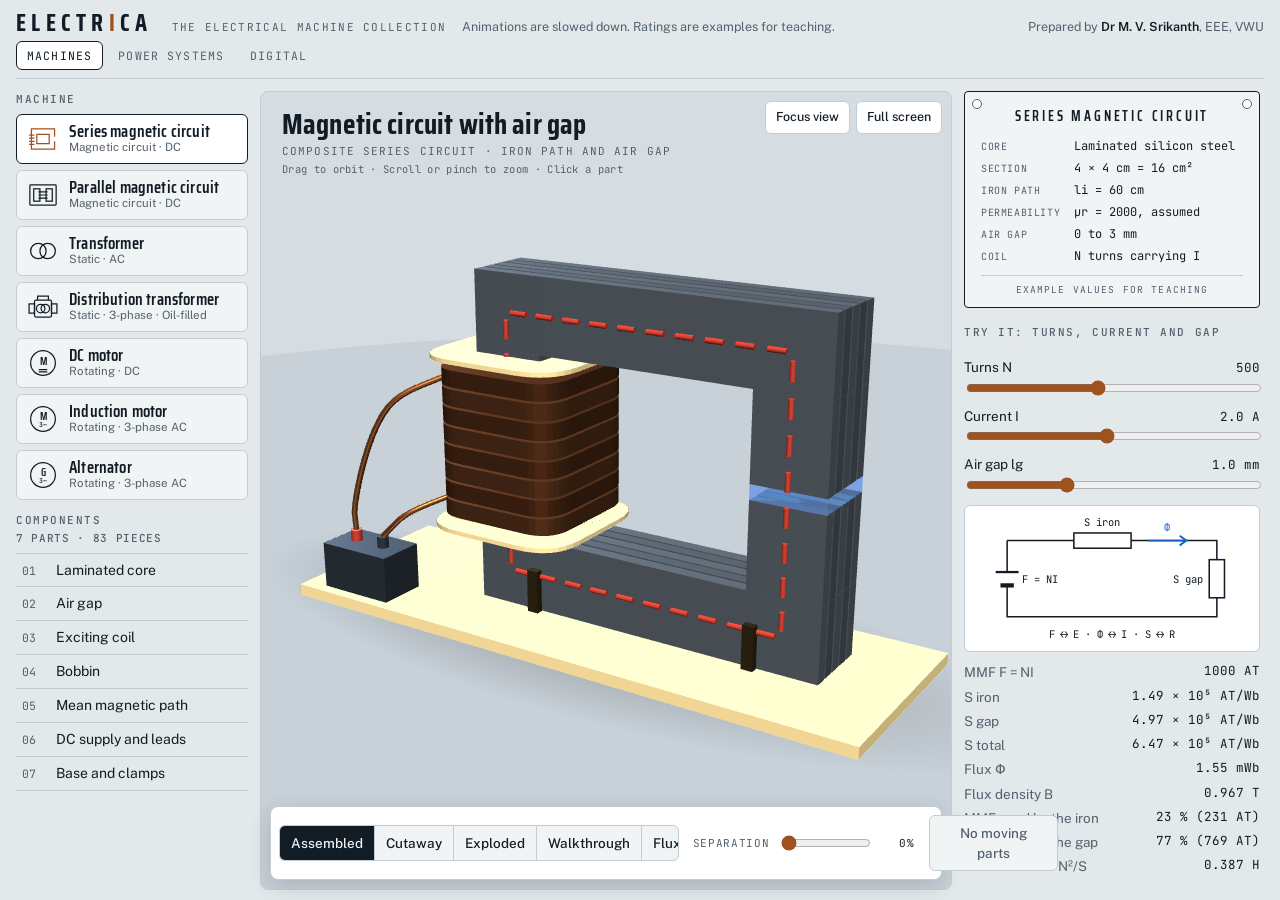
==== commit ea3fc6a0: "Add files via upload" ====
--- a/index.html
+++ b/index.html
@@ -2,9 +2,9 @@
 <html lang="en">
 <head>
   <meta charset="utf-8">
-  <meta name="viewport" content="width=device-width, initial-scale=1">
+  <meta name="viewport" content="width=device-width, initial-scale=1, viewport-fit=cover">
   <title>Electrica Machine Atlas</title>
-  <meta name="description" content="Interactive 3D explorer of electrical machines: take transformers, motors and an alternator apart, part by part, and watch the magnetic flux.">
+  <meta name="description" content="Interactive 3D explorer of electrical machines: magnetic circuits, transformers, DC motor, induction motor and alternator, part by part, with the magnetic flux.">
   <link rel="icon" href="favicon.svg" type="image/svg+xml">
   <link rel="preconnect" href="https://fonts.googleapis.com">
   <link rel="preconnect" href="https://fonts.gstatic.com" crossorigin>
@@ -18,8 +18,9 @@
     <p class="note">Animations are slowed down. Ratings are examples for teaching.</p>
     <p class="credit">Prepared by <b>Dr M. V. Srikanth</b>, EEE, VWU</p>
     <nav class="sitenav" aria-label="Sections">
-      <a href="index.html" aria-current="page">Machines</a>
-      <a href="substation.html">Substation</a>
+      <a href="#" aria-current="page">Machines</a>
+      <a href="substation.html">Power systems</a>
+      <a href="digital.html">Digital</a>
     </nav>
   </header>
 
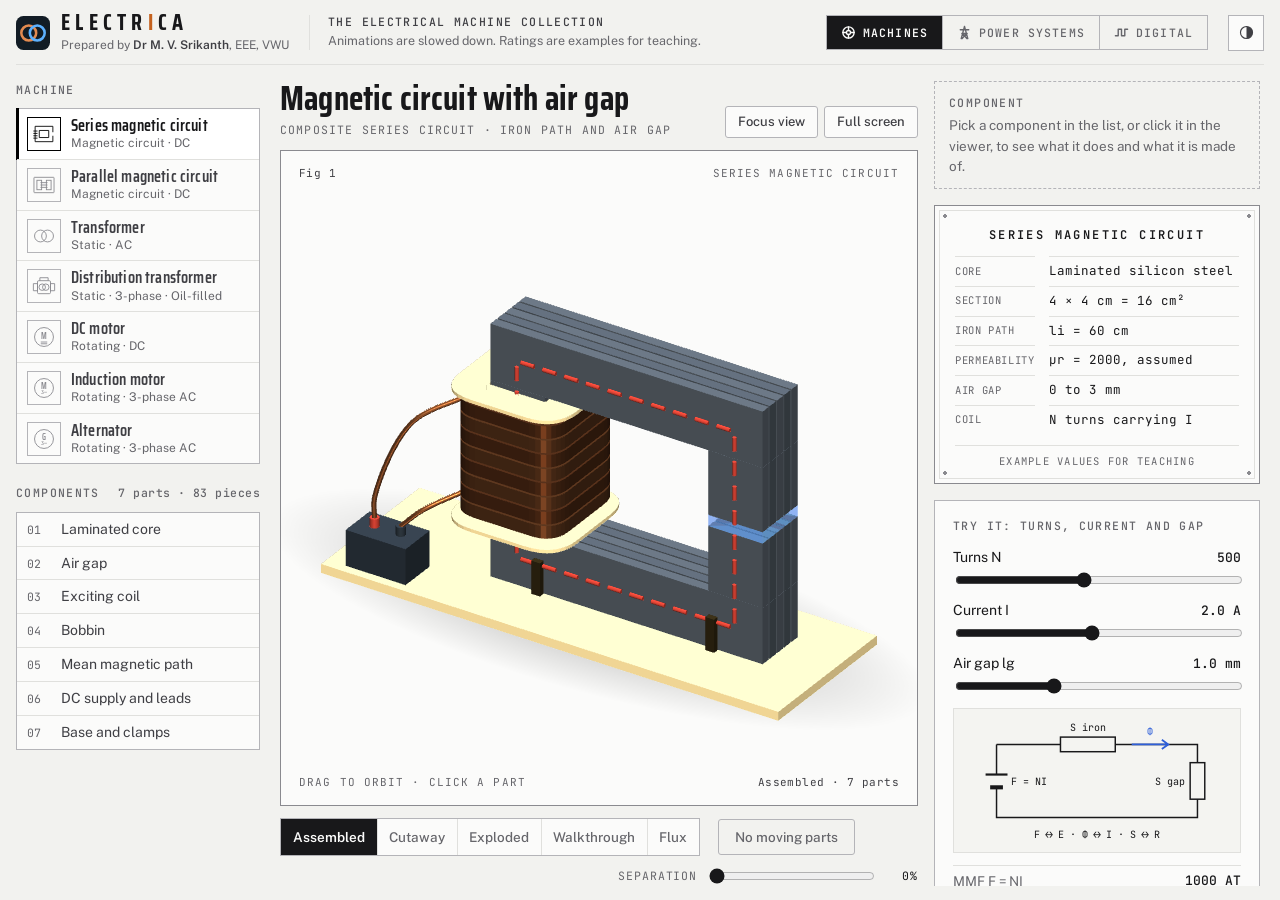
==== commit d21e74a7: "Redesign the site in the Anatomy figure style, add a hydro power plant Look and layout (all pages) -" ====
--- a/index.html
+++ b/index.html
@@ -6,50 +6,78 @@
   <title>Electrica Machine Atlas</title>
   <meta name="description" content="Interactive 3D explorer of electrical machines: magnetic circuits, transformers, DC motor, induction motor and alternator, part by part, with the magnetic flux.">
   <link rel="icon" href="favicon.svg" type="image/svg+xml">
+  <script>try { var t = localStorage.getItem('electrica-theme'); if (t === 'light' || t === 'dark') document.documentElement.setAttribute('data-theme', t); } catch (e) {}</script>
   <link rel="preconnect" href="https://fonts.googleapis.com">
   <link rel="preconnect" href="https://fonts.gstatic.com" crossorigin>
-  <link href="https://fonts.googleapis.com/css2?family=Saira+Condensed:wght@500;600;700&family=Public+Sans:wght@400;500;600&family=JetBrains+Mono:wght@400;500&display=swap" rel="stylesheet">
+  <link href="https://fonts.googleapis.com/css2?family=Saira+Condensed:wght@500;600;700&family=Public+Sans:wght@400;500;600;700&family=JetBrains+Mono:wght@400;500;600&display=swap" rel="stylesheet">
+  <link rel="stylesheet" href="css/base.css">
   <link rel="stylesheet" href="css/style.css">
 </head>
 <body>
 <div class="app" id="app">
   <header class="top">
-    <p class="brand">Electr<span>i</span>ca <small>The electrical machine collection</small></p>
-    <p class="note">Animations are slowed down. Ratings are examples for teaching.</p>
-    <p class="credit">Prepared by <b>Dr M. V. Srikanth</b>, EEE, VWU</p>
+    <div class="brand">
+      <svg class="logo" viewBox="0 0 32 32" aria-hidden="true"><rect width="32" height="32" rx="7" fill="#121C25"/><circle cx="12" cy="16" r="7" fill="none" stroke="#E38A50" stroke-width="2.4"/><circle cx="20" cy="16" r="7" fill="none" stroke="#5DB1FF" stroke-width="2.4"/></svg>
+      <div class="brand-t">
+        <p class="word">Electr<span>i</span>ca</p>
+        <p class="credit">Prepared by <b>Dr M. V. Srikanth</b>, EEE, VWU</p>
+      </div>
+    </div>
+    <div class="section">
+      <p class="sec-t">The electrical machine collection</p>
+      <p class="sec-s">Animations are slowed down. Ratings are examples for teaching.</p>
+    </div>
     <nav class="sitenav" aria-label="Sections">
-      <a href="#" aria-current="page">Machines</a>
-      <a href="substation.html">Power systems</a>
-      <a href="digital.html">Digital</a>
+      <a href="index.html" aria-current="page"><svg viewBox="0 0 16 16" aria-hidden="true"><circle cx="8" cy="8" r="6"/><circle cx="8" cy="8" r="2.2"/><path d="M8 2v3.8M8 10.2V14M2 8h3.8M10.2 8H14"/></svg>Machines</a>
+      <a href="substation.html"><svg viewBox="0 0 16 16" aria-hidden="true"><path d="M8 1.5 4.5 14.5M8 1.5l3.5 13M3.5 5h9M5.2 9h5.6M5.9 9l4.6 5.5M10.1 9l-4.6 5.5"/></svg>Power systems</a>
+      <a href="digital.html"><svg viewBox="0 0 16 16" aria-hidden="true"><path d="M1.5 11.5h3v-7h3.5v7h3.5v-7h3"/></svg>Digital</a>
     </nav>
+    <button type="button" class="theme-btn" id="themeBtn" data-mode="auto" aria-label="Colour theme">
+      <svg class="i-auto" viewBox="0 0 24 24" aria-hidden="true"><circle cx="12" cy="12" r="8.5"/><path class="fillc" d="M12 3.5a8.5 8.5 0 0 1 0 17z"/></svg>
+      <svg class="i-light" viewBox="0 0 24 24" aria-hidden="true"><circle cx="12" cy="12" r="4"/><path d="M12 2.5v2.2M12 19.3v2.2M2.5 12h2.2M19.3 12h2.2M5.3 5.3l1.6 1.6M17.1 17.1l1.6 1.6M5.3 18.7l1.6-1.6M17.1 6.9l1.6-1.6"/></svg>
+      <svg class="i-dark" viewBox="0 0 24 24" aria-hidden="true"><path d="M20 14.5A8.5 8.5 0 0 1 9.5 4a8.5 8.5 0 1 0 10.5 10.5z"/></svg>
+    </button>
   </header>
 
-  <section class="mach" aria-labelledby="machH">
-    <h2 class="eyebrow" id="machH">Machine</h2>
-    <div class="machines" id="machines"></div>
-  </section>
+  <div class="rail">
+    <section class="mach" aria-labelledby="machH">
+      <h2 class="eyebrow" id="machH">Machine</h2>
+      <div class="machines" id="machines"></div>
+    </section>
+
+    <section class="partsSec" aria-labelledby="partsH">
+      <h2 class="eyebrow" id="partsH">Components <span id="count"></span></h2>
+      <ol class="parts" id="parts"></ol>
+    </section>
+  </div>
 
   <main class="bay">
     <div class="viewer" id="viewer">
+      <div class="vhead">
+        <div class="bay-head">
+          <h1 id="mName">Electrical machines</h1>
+          <p id="mSub">Loading</p>
+        </div>
+        <div class="viewtools">
+          <button type="button" class="tool" id="focusBtn" aria-pressed="false">Focus view</button>
+          <button type="button" class="tool" id="fsBtn" hidden>Full screen</button>
+        </div>
+      </div>
+      <!-- the figure card: Fig number, title, hint and live readout sit in its corners -->
       <div class="stage" id="stage">
         <div class="markers" id="markers" hidden></div>
         <div class="status" id="status">Preparing machine geometry</div>
+        <p class="corner c-fig" id="cFig">Fig 1</p>
+        <p class="corner c-title" id="cTitle"></p>
+        <p class="corner c-hint" title="Drag to orbit · Scroll or pinch to zoom · Click a part">Drag to orbit · Click a part</p>
+        <p class="corner c-read" id="cRead"></p>
+        <div class="scope" id="scope" hidden>
+          <div class="legend" id="legend"></div>
+          <canvas id="scopeC" aria-label="Waveforms for this machine"></canvas>
+          <p class="scope-note" id="scopeNote"></p>
+        </div>
       </div>
-      <div class="bay-head ov">
-        <h1 id="mName">Electrical machines</h1>
-        <p id="mSub">Loading</p>
-        <p class="hint">Drag to orbit · Scroll or pinch to zoom · Click a part</p>
-      </div>
-      <div class="viewtools ov">
-        <button type="button" class="tool" id="focusBtn" aria-pressed="false">Focus view</button>
-        <button type="button" class="tool" id="fsBtn" hidden>Full screen</button>
-      </div>
-      <div class="scope ov" id="scope" hidden>
-        <div class="legend" id="legend"></div>
-        <canvas id="scopeC" aria-label="Waveforms for this machine"></canvas>
-        <p class="scope-note" id="scopeNote"></p>
-      </div>
-      <div class="dock ov">
+      <div class="dock">
         <div class="walk" id="walk" hidden>
           <button type="button" id="prev">Previous</button>
           <p id="walkText"></p>
@@ -63,25 +91,23 @@
             <button type="button" data-mode="walkthrough" aria-pressed="false">Walkthrough</button>
             <button type="button" data-mode="flux" aria-pressed="false">Flux</button>
           </div>
+          <button type="button" class="run" id="run" aria-pressed="false">Run</button>
           <label class="slider" for="sep">Separation <input type="range" id="sep" min="0" max="100" value="0"><output id="sepOut" for="sep">0%</output></label>
-          <button type="button" class="run" id="run" aria-pressed="false">Run</button>
         </div>
       </div>
     </div>
   </main>
 
-  <section class="partsSec" aria-labelledby="partsH">
-    <h2 class="eyebrow" id="partsH">Components <span id="count"></span></h2>
-    <ol class="parts" id="parts"></ol>
-  </section>
-
-  <aside class="info">
+  <aside class="info" id="info">
+    <section class="detail empty" id="detail" aria-live="polite"></section>
     <section class="plate" id="plate" aria-label="Rating plate"></section>
     <section class="calc" id="calc" hidden></section>
     <section class="principle" id="principle"></section>
-    <section class="detail" id="detail" aria-live="polite"></section>
   </aside>
 </div>
+
+<!-- Header theme switch (light, dark or follow the computer) -->
+<script src="js/site.js"></script>
 
 <!-- 3D library (three.js r128), kept in this folder so the site also works offline -->
 <script src="js/vendor/three.min.js"></script>
--- a/css/base.css
+++ b/css/base.css
@@ -0,0 +1,174 @@
+/* Electrica: the shared look for every page, after the Anatomy figure style
+   (github.com/wheresryan22/anatomy): neutral paper tones, square cards with a hairline frame,
+   small mono labels in the corners (Fig n, title, hint, live readout), one lit accent, and colour
+   only where colour is the subject (phases, flux, live and dead circuits).
+   Each page adds its own file after this one: style.css (Machines, Power systems) or digital.css. */
+:root {
+  /* paper */
+  --bg: #F2F2EF;
+  --panel: #FBFBFA;
+  --raise: #FFFFFF;
+  --sunk: #F4F4F1;
+  --track: #E6E6E3;
+  --track-on: #FFFFFF;
+  /* ink, strongest first */
+  --ink: #18181A;
+  --ink2: #3F3F44;
+  --muted: #66666B;
+  /* tones for lines and frames: hi, mid, lo, faint */
+  --hi: #26262A;
+  --mid: #8A8A8F;
+  --lo: #B4B4B8;
+  --faint: #D9D9D7;
+  --frame: #8A8A8F;
+  --line: #E0E0DD;
+  --line2: #B4B4B8;
+  --lit: #000000;
+  /* colour, only where colour is the subject */
+  --red: #E5484D;
+  --green: #30A46C;
+  --blue: #3E63DD;
+  --brand: #C4621F;
+  --flux: #2F5FD8;
+  --on-flux: #FFFFFF;
+  --good: #23895A;
+  --bad: #D93D42;
+  --halo: #8A8A80;
+  --lift: inset 0 1px 0 0 #FFFFFF, 0 0 0 1px #0000000F, 0 1px 1px -.5px #0000000A, 0 3px 3px -1.5px #0000000A, 0 6px 6px -3px #0000000A, 0 12px 12px -6px #0000000A;
+  --ease: cubic-bezier(.32, .72, 0, 1);
+  --r: 0px;
+  --r-sm: 3px;
+  --display: "Saira Condensed", "Arial Narrow", "Roboto Condensed", sans-serif;
+  --body: "Public Sans", system-ui, -apple-system, "Segoe UI", sans-serif;
+  --mono: "JetBrains Mono", ui-monospace, "SF Mono", Menlo, Consolas, monospace;
+  color-scheme: light;
+}
+@media (prefers-color-scheme: dark) {
+  :root:not([data-theme="light"]) {
+    --bg: #0B0B0B; --panel: #131313; --raise: #1A1A1A; --sunk: #0F0F0F; --track: #0D0D0D; --track-on: #262626;
+    --ink: #E8E8E8; --ink2: #B8B8B8; --muted: #8C8C8C;
+    --hi: #D4D4D4; --mid: #6A6A6A; --lo: #3E3E3E; --faint: #2A2A2A; --frame: #5A5A5A; --line: #262626; --line2: #3E3E3E; --lit: #FFFFFF;
+    --red: #FF6B6B; --green: #6BE0A0; --blue: #6B9BFF; --brand: #E8894C; --flux: #6B9BFF; --on-flux: #0B0B0B; --good: #6BE0A0; --bad: #FF6B6B;
+    --halo: #050505;
+    --lift: inset 0 1px 0 0 #FFFFFF0A, inset 0 0 0 1px #FFFFFF06, 0 0 0 1px #00000026, 0 1px 1px -.5px #00000014, 0 3px 3px -1.5px #00000014, 0 6px 6px -3px #00000014, 0 12px 12px -6px #00000014;
+    color-scheme: dark;
+  }
+}
+:root[data-theme="dark"] {
+  --bg: #0B0B0B; --panel: #131313; --raise: #1A1A1A; --sunk: #0F0F0F; --track: #0D0D0D; --track-on: #262626;
+  --ink: #E8E8E8; --ink2: #B8B8B8; --muted: #8C8C8C;
+  --hi: #D4D4D4; --mid: #6A6A6A; --lo: #3E3E3E; --faint: #2A2A2A; --frame: #5A5A5A; --line: #262626; --line2: #3E3E3E; --lit: #FFFFFF;
+  --red: #FF6B6B; --green: #6BE0A0; --blue: #6B9BFF; --brand: #E8894C; --flux: #6B9BFF; --on-flux: #0B0B0B; --good: #6BE0A0; --bad: #FF6B6B;
+  --halo: #050505;
+  --lift: inset 0 1px 0 0 #FFFFFF0A, inset 0 0 0 1px #FFFFFF06, 0 0 0 1px #00000026, 0 1px 1px -.5px #00000014, 0 3px 3px -1.5px #00000014, 0 6px 6px -3px #00000014, 0 12px 12px -6px #00000014;
+  color-scheme: dark;
+}
+
+* { box-sizing: border-box; }
+[hidden] { display: none !important; }
+html { -webkit-text-size-adjust: 100%; text-size-adjust: 100%; }
+body {
+  background: var(--bg); color: var(--ink); font-family: var(--body); font-size: 15px; line-height: 1.5; margin: 0;
+  padding-left: max(16px, env(safe-area-inset-left, 0px)); padding-right: max(16px, env(safe-area-inset-right, 0px));
+  padding-bottom: 14px;
+  -webkit-font-smoothing: antialiased;
+}
+button, input, select { font: inherit; color: inherit; }
+button { -webkit-tap-highlight-color: transparent; }
+:where(button, input, select, a, [tabindex]):focus-visible { outline: 2px solid var(--lit); outline-offset: 2px; }
+p { margin: 0; }
+.muted { color: var(--muted); }
+.mono { font-family: var(--mono); }
+input[type="range"] { accent-color: var(--ink); }
+
+/* ---------- header: brand and credit, page title, sections, theme ---------- */
+.top {
+  grid-area: top; display: flex; flex-wrap: wrap; align-items: center; gap: 10px 18px;
+  padding: 12px 0 11px; border-bottom: 1px solid var(--line);
+}
+.brand { display: flex; align-items: center; gap: 11px; min-width: 0; }
+.logo { width: 34px; height: 34px; flex: none; display: block; }
+.brand-t { min-width: 0; }
+.word { font-family: var(--display); font-weight: 700; font-size: 22px; line-height: 1; letter-spacing: .24em; text-transform: uppercase; }
+.word span { color: var(--brand); }
+.credit { margin-top: 4px; font-size: 12px; line-height: 1.25; color: var(--muted); white-space: nowrap; }
+.credit b { font-weight: 600; color: var(--ink2); }
+.section { display: none; min-width: 0; flex: 0 1 auto; padding-left: 18px; border-left: 1px solid var(--line); }
+.sec-t { font-family: var(--mono); font-weight: 500; font-size: 11.5px; line-height: 1.2; letter-spacing: .12em; text-transform: uppercase; color: var(--ink2); white-space: nowrap; }
+.sec-s { margin-top: 4px; font-size: 12.5px; line-height: 1.3; color: var(--muted); white-space: nowrap; overflow: hidden; text-overflow: ellipsis; }
+
+.sitenav { order: 3; flex: 1 1 100%; display: grid; grid-auto-flow: column; grid-auto-columns: 1fr; border: 1px solid var(--line2); }
+.sitenav a {
+  display: flex; align-items: center; justify-content: center; gap: 7px; padding: 8px 10px;
+  font-family: var(--mono); font-size: 11.5px; font-weight: 500; letter-spacing: .1em; text-transform: uppercase; line-height: 1.2;
+  color: var(--muted); text-decoration: none; white-space: nowrap; transition: color .15s, background .15s;
+}
+.sitenav a + a { border-left: 1px solid var(--line2); }
+.sitenav a svg { width: 15px; height: 15px; flex: none; fill: none; stroke: currentColor; stroke-width: 1.5; stroke-linecap: round; stroke-linejoin: round; }
+.sitenav a:hover { color: var(--ink); background: var(--panel); }
+.sitenav a[aria-current="page"] { color: var(--panel); background: var(--ink); font-weight: 600; }
+
+.theme-btn {
+  margin-left: auto; flex: none; width: 36px; height: 36px; display: grid; place-items: center; padding: 0; cursor: pointer;
+  border: 1px solid var(--line2); border-radius: 0; background: var(--panel); color: var(--ink2); transition: border-color .15s, color .15s;
+}
+.theme-btn:hover { border-color: var(--mid); color: var(--ink); }
+.theme-btn svg { width: 17px; height: 17px; fill: none; stroke: currentColor; stroke-width: 1.6; stroke-linecap: round; stroke-linejoin: round; display: none; }
+.theme-btn .fillc { fill: currentColor; stroke: none; }
+.theme-btn[data-mode="auto"] .i-auto, .theme-btn[data-mode="light"] .i-light, .theme-btn[data-mode="dark"] .i-dark { display: block; }
+
+@media (min-width: 760px) {
+  .top { flex-wrap: nowrap; gap: 20px; }
+  .sitenav { order: 0; flex: 0 0 auto; margin-left: auto; display: flex; }
+  .sitenav a { padding: 9px 14px; }
+  .theme-btn { margin-left: 0; }
+}
+@media (min-width: 1000px) {
+  .section { display: block; }
+}
+
+/* ---------- the figure card: a hairline frame with mono labels in its corners ---------- */
+.corner {
+  position: absolute; z-index: 2; margin: 0; pointer-events: none;
+  font-family: var(--mono); font-size: 11px; line-height: 1.2; letter-spacing: .04em; color: var(--muted);
+  white-space: nowrap; overflow: hidden; text-overflow: ellipsis;
+}
+.c-fig { top: 16px; left: 18px; max-width: calc(30% - 24px); color: var(--ink2); }
+.c-title { top: 16px; right: 18px; max-width: calc(70% - 24px); text-transform: uppercase; letter-spacing: .1em; }
+.c-hint { bottom: 16px; left: 18px; max-width: calc(42% - 24px); text-transform: uppercase; letter-spacing: .1em; }
+.c-read { bottom: 16px; right: 18px; max-width: calc(58% - 24px); color: var(--ink2); font-variant-numeric: tabular-nums; }
+/* narrow cards: the hint sits above the readout, as in the Anatomy plate on phones */
+@media (max-width: 560px) {
+  .c-hint { bottom: 34px; max-width: calc(100% - 36px); }
+  .c-read { max-width: calc(100% - 36px); }
+}
+
+/* ---------- labels, buttons, segmented choices ---------- */
+.eyebrow {
+  font-family: var(--mono); font-weight: 500; font-size: 11.5px; letter-spacing: .12em; text-transform: uppercase; color: var(--muted);
+  margin: 0 0 10px; display: flex; flex-wrap: wrap; align-items: baseline; justify-content: space-between; gap: 2px 8px;
+}
+.eyebrow span { letter-spacing: .04em; text-transform: none; white-space: nowrap; }
+.tool {
+  border: 1px solid var(--line2); background: var(--panel); color: var(--ink2); border-radius: var(--r-sm); padding: 7px 12px;
+  font-size: 13px; font-weight: 500; line-height: 1.25; cursor: pointer; white-space: nowrap;
+  transition: border-color .15s, background .15s, color .15s;
+}
+.tool:hover { border-color: var(--mid); color: var(--ink); }
+.tool[aria-pressed="true"] { background: var(--ink); border-color: var(--ink); color: var(--panel); }
+.tool:disabled, .tool[aria-disabled="true"] { opacity: .45; cursor: default; }
+
+/* ---------- projector-size screens: the small labels grow with the page ---------- */
+@media (min-width: 1600px) and (min-height: 900px) {
+  body { font-size: 16px; }
+  .corner { font-size: 12.5px; }
+  .c-fig, .c-title { top: 18px; } .c-hint, .c-read { bottom: 18px; }
+  .eyebrow, .sec-t, .sitenav a { font-size: 12.5px; }
+  .credit, .sec-s { font-size: 13px; }
+  .tool { font-size: 14px; }
+  .word { font-size: 24px; }
+}
+
+@media (prefers-reduced-motion: reduce) {
+  *, *::before, *::after { transition-duration: 0s !important; animation-duration: 0s !important; scroll-behavior: auto !important; }
+}
--- a/css/style.css
+++ b/css/style.css
@@ -1,214 +1,213 @@
-/* Layout: the 3D bay fills the page; a slim machine-and-parts rail on the left and the rating-plate column on the right fold away in Focus view; stacks to one column on phones */
+/* Electrica Machines, and the 3D figure card shared with Power systems. Builds on base.css.
+   Layout: the figure card fills the middle (heading above, controls below, Fig / title / hint /
+   readout in its corners); the machine-and-components rail on the left and the information
+   column on the right fold away in Focus view; one column on phones. */
 :root {
-  --bg: #E3E8EB;
-  --panel: #F1F4F5;
-  --raise: #FFFFFF;
-  --ink: #121C25;
-  --muted: #53616D;
-  --line: #C3CCD3;
   --copper: #A0521E;
-  --flux: #1B61C2;
-  --stage: #D6DDE2;
-  --bench: #C8D1D8;
+  --stage: #FBFBFA;
+  --bench: #ECECE9;
   --phR: #C0392B;
   --phY: #B4860C;
   --phB: #2D63AE;
-  --display: "Saira Condensed", "Arial Narrow", "Roboto Condensed", sans-serif;
-  --body: "Public Sans", system-ui, -apple-system, "Segoe UI", sans-serif;
-  --mono: "JetBrains Mono", ui-monospace, "SFMono-Regular", Menlo, Consolas, monospace;
 }
 @media (prefers-color-scheme: dark) {
-  :root:not([data-theme="light"]) {
-    --bg: #0C1216; --panel: #131B21; --raise: #19232A; --ink: #E2E8EC; --muted: #93A1AC; --line: #27333C;
-    --copper: #E38A50; --flux: #5DB1FF; --stage: #0F171C; --bench: #17222A;
-    --phR: #E5604F; --phY: #E3B640; --phB: #6B9CEB; color-scheme: dark;
-  }
-}
-:root[data-theme="dark"] {
-  --bg: #0C1216; --panel: #131B21; --raise: #19232A; --ink: #E2E8EC; --muted: #93A1AC; --line: #27333C;
-  --copper: #E38A50; --flux: #5DB1FF; --stage: #0F171C; --bench: #17222A;
-  --phR: #E5604F; --phY: #E3B640; --phB: #6B9CEB; color-scheme: dark;
-}
-* { box-sizing: border-box; }
-[hidden] { display: none !important; }
-body {
-  background: var(--bg); color: var(--ink); font-family: var(--body); font-size: 15px; line-height: 1.5; margin: 0;
-  padding-left: max(16px, env(safe-area-inset-left, 0px)); padding-right: max(16px, env(safe-area-inset-right, 0px));
-  padding-block: 10px;
-}
-button { font: inherit; color: inherit; }
-button:focus-visible, input:focus-visible { outline: 2px solid var(--flux); outline-offset: 2px; }
-p { margin: 0; }
+  :root:not([data-theme="light"]) { --copper: #E38A50; --stage: #131313; --bench: #191919; --phR: #E5604F; --phY: #E3B640; --phB: #6B9CEB; }
+}
+:root[data-theme="dark"] { --copper: #E38A50; --stage: #131313; --bench: #191919; --phR: #E5604F; --phY: #E3B640; --phB: #6B9CEB; }
 
 /* ---------- page grid (phones first) ---------- */
 .app {
-  display: grid; gap: 12px; max-width: 1920px; margin: 0 auto;
+  display: grid; gap: 16px; max-width: 1920px; margin: 0 auto;
   grid-template-columns: minmax(0, 1fr);
   grid-template-areas: "top" "mach" "bay" "parts" "info";
 }
-.top { grid-area: top; display: flex; flex-wrap: wrap; align-items: baseline; justify-content: space-between; gap: 4px 16px; border-bottom: 1px solid var(--line); padding-bottom: 8px; }
-.brand { font-family: var(--display); font-weight: 700; font-size: 24px; line-height: 1.1; letter-spacing: .22em; text-transform: uppercase; }
-.brand span { color: var(--copper); }
-.brand small { font-family: var(--mono); font-weight: 400; font-size: 11px; letter-spacing: .12em; color: var(--muted); margin-left: 10px; white-space: nowrap; }
-.note { font-size: 12.5px; color: var(--muted); }
-/* header navigation between the Machines and Substation pages */
-.sitenav { display: flex; gap: 4px; align-items: center; }
-.sitenav a { font-family: var(--mono); font-size: 11.5px; letter-spacing: .1em; text-transform: uppercase; color: var(--muted); text-decoration: none; padding: 5px 10px; border: 1px solid transparent; border-radius: 6px; }
-.sitenav a:hover { color: var(--ink); border-color: var(--line); }
-.sitenav a[aria-current="page"] { color: var(--ink); border-color: var(--ink); background: var(--raise); }
-.sitenav a:focus-visible { outline: 2px solid var(--flux); outline-offset: 2px; }
-.top .sitenav { margin-left: auto; }
-.credit { font-size: 12.5px; color: var(--muted); }
-.credit b { font-weight: 600; color: var(--ink); }
-.top .credit { margin-left: auto; }
-.top .credit + .sitenav { margin-left: 0; }
+.rail { display: contents; }
 .mach { grid-area: mach; min-width: 0; }
 .bay { grid-area: bay; min-width: 0; }
 .partsSec { grid-area: parts; min-width: 0; }
 .info { grid-area: info; display: grid; gap: 16px; align-content: start; min-width: 0; }
-
-.eyebrow { font-family: var(--mono); font-weight: 500; font-size: 11px; letter-spacing: .14em; text-transform: uppercase; color: var(--muted); margin: 0 0 6px; display: flex; flex-wrap: wrap; justify-content: space-between; gap: 2px 8px; }
-.eyebrow span { letter-spacing: .06em; white-space: nowrap; }
-
-/* ---------- machine list ---------- */
-.machines { display: flex; gap: 6px; overflow-x: auto; padding-bottom: 4px; scroll-snap-type: x proximity; }
-.mbtn { flex: 0 0 196px; scroll-snap-align: start; display: grid; grid-template-columns: 34px minmax(0, 1fr); gap: 9px; align-items: center; padding: 7px 9px; border: 1px solid var(--line); background: var(--panel); border-radius: 6px; text-align: left; cursor: pointer; }
-.mbtn:hover { border-color: var(--muted); }
-.mbtn[aria-current="true"] { background: var(--raise); border-color: var(--ink); }
-.mbtn svg { width: 34px; height: 34px; fill: none; stroke: currentColor; stroke-width: 1.6; }
+.rail, .info, .machines { scrollbar-width: thin; scrollbar-color: var(--line2) transparent; }
+
+/* ---------- machine list: a framed index ---------- */
+.machines { display: flex; overflow-x: auto; scroll-snap-type: x proximity; border: 1px solid var(--line2); background: var(--panel); }
+.mbtn {
+  flex: 0 0 198px; scroll-snap-align: start; position: relative; display: grid; grid-template-columns: 34px minmax(0, 1fr); gap: 10px; align-items: center;
+  padding: 8px 10px; border: 0; border-right: 1px solid var(--line); background: none; text-align: left; cursor: pointer; color: var(--ink2);
+  transition: background .15s, color .15s;
+}
+.mbtn:hover { background: var(--sunk); color: var(--ink); }
+.mbtn svg { width: 34px; height: 34px; padding: 3px; border: 1px solid var(--line2); color: var(--mid); fill: none; stroke: currentColor; stroke-width: 1.5; transition: color .15s, border-color .15s; }
+.mbtn:hover svg { color: var(--ink2); }
 .mbtn svg text { font-family: var(--display); font-weight: 600; font-size: 14px; fill: currentColor; stroke: none; text-anchor: middle; }
 .mbtn svg text.s { font-family: var(--mono); font-size: 8.5px; font-weight: 500; }
-.mbtn[aria-current="true"] svg { color: var(--copper); }
+.mbtn[aria-current="true"] { background: var(--raise); color: var(--ink); }
+.mbtn[aria-current="true"]::before { content: ""; position: absolute; left: 0; right: 0; bottom: 0; height: 2px; background: var(--lit); }
+.mbtn[aria-current="true"] svg { color: var(--lit); border-color: var(--lit); }
 .mtxt { min-width: 0; }
-.mtxt b { display: block; font-family: var(--display); font-weight: 600; font-size: 17px; line-height: 1.1; letter-spacing: .01em; }
-.mtxt span { display: block; font-size: 11.5px; color: var(--muted); line-height: 1.3; }
-
-/* ---------- parts list ---------- */
-.parts { list-style: none; margin: 0; padding: 0; border-top: 1px solid var(--line); }
-.parts button { width: 100%; display: grid; grid-template-columns: 28px minmax(0, 1fr); gap: 6px; align-items: baseline; padding: 7px 6px; border: 0; border-bottom: 1px solid var(--line); background: none; text-align: left; cursor: pointer; font-size: 14px; line-height: 1.35; }
-.parts button:hover { background: var(--panel); }
-.parts button[aria-pressed="true"] { background: var(--raise); }
+.mtxt b { display: block; font-family: var(--display); font-weight: 600; font-size: 16.5px; line-height: 1.1; letter-spacing: .01em; }
+.mtxt span { display: block; margin-top: 2px; font-size: 12px; color: var(--muted); line-height: 1.3; }
+
+/* ---------- components list ---------- */
+.parts { list-style: none; margin: 0; padding: 0; border: 1px solid var(--line2); background: var(--panel); counter-reset: none; }
+.parts li + li { border-top: 1px solid var(--line); }
+.parts button {
+  position: relative; width: 100%; display: grid; grid-template-columns: 26px minmax(0, 1fr); gap: 8px; align-items: baseline; padding: 7px 10px;
+  border: 0; background: none; text-align: left; cursor: pointer; font-size: 14px; line-height: 1.35; color: var(--ink2);
+}
+.parts button:hover { background: var(--sunk); color: var(--ink); }
 .parts .num { font-family: var(--mono); font-size: 11.5px; color: var(--muted); font-variant-numeric: tabular-nums; }
-.parts button[aria-pressed="true"] .num { color: var(--copper); }
-
-/* ---------- the viewer (phones: heading above, controls below) ---------- */
-.viewer { position: relative; display: grid; gap: 10px; }
-.stage { order: 1; position: relative; height: min(70vh, 560px); min-height: 340px; background: var(--stage); border: 1px solid var(--line); border-radius: 8px; overflow: hidden; }
+.parts button[aria-pressed="true"] { background: var(--raise); color: var(--ink); font-weight: 600; }
+.parts button[aria-pressed="true"]::before { content: ""; position: absolute; left: -1px; top: -1px; bottom: -1px; width: 3px; background: var(--lit); }
+.parts button[aria-pressed="true"] .num { color: var(--ink); }
+
+/* ---------- the figure card (phones: heading above, controls below) ---------- */
+.viewer { position: relative; display: flex; flex-direction: column; gap: 12px; }
+.vhead { display: flex; align-items: flex-end; justify-content: space-between; gap: 8px 16px; flex-wrap: wrap; }
+.bay-head { min-width: 0; flex: 1 1 260px; }
+.bay-head h1 { font-family: var(--display); font-weight: 700; font-size: clamp(26px, 6vw, 34px); line-height: 1.02; margin: 0; letter-spacing: .005em; text-wrap: balance; }
+.bay-head p { margin-top: 5px; font-family: var(--mono); font-size: 11.5px; letter-spacing: .1em; text-transform: uppercase; color: var(--muted); }
+.viewtools { display: flex; flex-wrap: wrap; gap: 6px; }
+#focusBtn { display: none; }
+/* the switch between the power-systems models (zone substation, hydro power plant), above the heading */
+.models { display: inline-flex; flex-wrap: wrap; margin-bottom: 8px; border: 1px solid var(--line2); }
+.models a { padding: 5px 10px; font-family: var(--mono); font-size: 11px; font-weight: 500; letter-spacing: .1em; text-transform: uppercase; color: var(--muted); text-decoration: none; white-space: nowrap; }
+.models a + a { border-left: 1px solid var(--line2); }
+.models a:hover { color: var(--ink); background: var(--sunk); }
+.models a[aria-current="page"] { background: var(--ink); color: var(--panel); font-weight: 600; }
+.stage { position: relative; height: min(68vh, 540px); min-height: 340px; overflow: hidden; background: var(--stage); border: 1px solid var(--frame); }
 .stage canvas.gl { position: absolute; inset: 0; width: 100%; height: 100%; display: block; }
-.bay-head { order: 0; padding-right: 120px; }
-.bay-head h1 { font-family: var(--display); font-weight: 700; font-size: clamp(26px, 6vw, 34px); line-height: 1.02; margin: 0; letter-spacing: .005em; text-wrap: balance; }
-.bay-head p { margin-top: 4px; font-family: var(--mono); font-size: 11px; letter-spacing: .1em; text-transform: uppercase; color: var(--muted); }
-.bay-head .hint { text-transform: none; letter-spacing: .03em; font-size: 10.5px; margin-top: 2px; }
-.viewtools { position: absolute; top: 0; right: 0; display: flex; gap: 6px; z-index: 3; }
-.tool { border: 1px solid var(--line); background: var(--raise); border-radius: 6px; padding: 6px 10px; font-size: 12.5px; font-weight: 500; cursor: pointer; }
-.tool:hover { border-color: var(--muted); }
-.tool[aria-pressed="true"] { background: var(--ink); color: var(--panel); border-color: var(--ink); }
-#focusBtn { display: none; }
-.scope { order: 2; background: var(--raise); border: 1px solid var(--line); border-radius: 6px; padding: 8px 10px; display: grid; gap: 4px; }
-.legend { display: flex; flex-wrap: wrap; gap: 2px 12px; font-family: var(--mono); font-size: 10.5px; color: var(--ink); }
-.legend i { display: inline-block; width: 14px; height: 3px; border-radius: 2px; vertical-align: middle; margin-right: 6px; }
+.scope { position: absolute; z-index: 3; right: 14px; top: 42px; width: min(300px, calc(100% - 28px)); background: var(--panel); border: 1px solid var(--line2); padding: 10px 12px; display: grid; gap: 6px; }
+.legend { display: flex; flex-wrap: wrap; gap: 2px 14px; font-family: var(--mono); font-size: 11.5px; color: var(--ink); }
+.legend i { display: inline-block; width: 16px; height: 2px; vertical-align: middle; margin-right: 6px; }
 .scope canvas { width: 100%; height: 72px; display: block; }
-.scope-note { font-size: 11.5px; line-height: 1.35; color: var(--muted); }
-.dock { order: 3; display: grid; gap: 8px; }
-
+.scope-note { font-size: 12.5px; line-height: 1.4; color: var(--muted); }
 .markers { position: absolute; inset: 0; pointer-events: none; z-index: 1; }
-.marker { position: absolute; transform: translate(-50%, -50%); pointer-events: auto; font-family: var(--mono); font-size: 11px; font-weight: 500; min-width: 28px; height: 24px; padding: 0 6px; border-radius: 12px; border: 1px solid var(--ink); background: var(--raise); color: var(--ink); cursor: pointer; font-variant-numeric: tabular-nums; }
-.marker[aria-pressed="true"] { background: var(--copper); border-color: var(--copper); color: var(--raise); }
-.status { position: absolute; inset: 0; display: grid; place-items: center; padding: 24px; text-align: center; font-family: var(--mono); font-size: 12px; letter-spacing: .06em; color: var(--muted); pointer-events: none; z-index: 2; }
-
-/* ---------- controls ---------- */
-.controls { display: flex; flex-wrap: wrap; gap: 8px 14px; align-items: center; }
-.seg { display: grid; grid-template-columns: repeat(6, 1fr); gap: 1px; background: var(--line); border: 1px solid var(--line); border-radius: 6px; overflow: hidden; width: 100%; }
-.seg button { border: 0; background: var(--panel); font-weight: 500; font-size: 13.5px; padding: 8px 8px; cursor: pointer; }
+.marker {
+  position: absolute; transform: translate(-50%, -50%); pointer-events: auto; min-width: 28px; height: 22px; padding: 0 6px; border-radius: 11px;
+  font-family: var(--mono); font-size: 11px; font-weight: 600; font-variant-numeric: tabular-nums; cursor: pointer;
+  border: 1px solid var(--mid); background: var(--panel); color: var(--ink); box-shadow: var(--lift);
+}
+.marker:hover { border-color: var(--ink); }
+/* in the walkthrough the lit part, the step bar and the readout already say which part it is */
+.viewer[data-mode="walkthrough"] .markers { display: none; }
+.marker[aria-pressed="true"] { background: var(--ink); border-color: var(--ink); color: var(--panel); z-index: 1; }
+.status { position: absolute; inset: 0; display: grid; place-items: center; padding: 24px; text-align: center; font-family: var(--mono); font-size: 12.5px; letter-spacing: .04em; color: var(--muted); pointer-events: none; z-index: 2; }
+
+/* ---------- controls under the card ---------- */
+.dock { display: grid; gap: 10px; }
+.controls { display: flex; flex-wrap: wrap; align-items: center; gap: 10px 18px; }
+.seg { display: grid; grid-template-columns: repeat(6, 1fr); border: 1px solid var(--line2); background: var(--panel); width: 100%; }
+.seg button { border: 0; background: transparent; color: var(--muted); font-weight: 500; font-size: 13.5px; padding: 8px 8px; cursor: pointer; white-space: nowrap; transition: background .15s, color .15s; }
+.seg button + button { box-shadow: inset 1px 0 0 var(--line); }
 .seg button:nth-child(-n+3) { grid-column: span 2; }
 .seg button:nth-child(n+4) { grid-column: span 3; }
-.seg button:hover { background: var(--raise); }
-.seg button[aria-pressed="true"] { background: var(--ink); color: var(--panel); }
-.slider { display: flex; align-items: center; gap: 10px; font-family: var(--mono); font-size: 11px; letter-spacing: .06em; text-transform: uppercase; color: var(--muted); flex: 1 1 180px; min-width: 0; }
-.slider input { flex: 1; min-width: 0; accent-color: var(--copper); }
+.seg button:nth-child(4) { box-shadow: none; }
+.seg button:hover { color: var(--ink); background: var(--sunk); }
+.seg button[aria-pressed="true"] { background: var(--ink); color: var(--panel); font-weight: 600; box-shadow: none; }
+.slider { display: flex; align-items: center; gap: 10px; font-family: var(--mono); font-size: 11.5px; letter-spacing: .08em; text-transform: uppercase; color: var(--muted); flex: 1 1 180px; min-width: 0; }
+.slider input { flex: 1; min-width: 70px; }
+.viewer[data-mode="walkthrough"] .slider { display: none; }   /* the walkthrough sets the separation itself */
 .slider output { min-width: 4.5ch; text-align: right; color: var(--ink); font-variant-numeric: tabular-nums; }
-.run { border: 1px solid var(--ink); background: var(--raise); border-radius: 6px; padding: 7px 14px; font-weight: 500; font-size: 13.5px; cursor: pointer; }
-.run[aria-pressed="true"] { background: var(--copper); border-color: var(--copper); color: var(--raise); }
-.run:disabled { cursor: default; border-color: var(--line); color: var(--muted); background: var(--panel); }
-.walk { display: flex; align-items: center; justify-content: space-between; gap: 10px; }
+.run {
+  display: inline-flex; align-items: center; gap: 8px; border: 1px solid var(--ink); background: var(--ink); color: var(--panel);
+  border-radius: var(--r-sm); padding: 7px 16px; min-width: 76px; justify-content: center; font-weight: 600; font-size: 13.5px; cursor: pointer; white-space: nowrap;
+}
+.run[aria-pressed="true"] { background: var(--panel); color: var(--ink); }
+.run[aria-pressed="true"]::before { content: ""; width: 7px; height: 7px; border-radius: 50%; background: var(--brand); animation: beat 1.2s var(--ease) infinite; }
+@keyframes beat { 50% { opacity: .25; } }
+.run:disabled { cursor: default; border-color: var(--line2); color: var(--muted); background: transparent; font-weight: 500; }
+.walk { display: flex; align-items: center; justify-content: space-between; gap: 10px; padding: 8px 10px; border: 1px solid var(--line2); background: var(--panel); }
 .walk p { font-size: 14px; text-align: center; min-width: 0; }
-.walk p b { font-family: var(--mono); font-weight: 500; font-size: 12px; color: var(--copper); margin-right: 8px; }
-.walk button { border: 1px solid var(--line); background: var(--raise); border-radius: 5px; padding: 5px 12px; cursor: pointer; font-size: 13.5px; }
-
-/* ---------- info column ---------- */
-.plate { border: 1.5px solid var(--ink); border-radius: 4px; padding: 14px 16px 10px; background: var(--panel); position: relative; }
-.plate::before, .plate::after { content: ""; position: absolute; top: 7px; width: 8px; height: 8px; border-radius: 50%; border: 1px solid var(--muted); background: var(--raise); }
-.plate::before { left: 7px; } .plate::after { right: 7px; }
-.plate h2 { font-family: var(--display); font-weight: 600; font-size: 14px; letter-spacing: .2em; text-transform: uppercase; text-align: center; margin: 0 0 10px; text-wrap: balance; }
-.plate dl { display: grid; grid-template-columns: auto minmax(0, 1fr); gap: 4px 14px; margin: 0; font-family: var(--mono); font-size: 12px; }
-.plate dt { color: var(--muted); text-transform: uppercase; letter-spacing: .06em; font-size: 10px; align-self: center; }
+.walk p b { font-family: var(--mono); font-weight: 500; font-size: 11.5px; color: var(--muted); margin-right: 8px; }
+.walk button { border: 1px solid var(--line2); background: var(--raise); border-radius: var(--r-sm); padding: 6px 12px; cursor: pointer; font-size: 13.5px; font-weight: 500; }
+.walk button:hover { border-color: var(--mid); }
+
+/* ---------- information column: framed cards ---------- */
+.detail, .calc, .principle { background: var(--panel); border: 1px solid var(--line2); padding: 16px 18px; }
+.detail h3 { font-family: var(--display); font-weight: 700; font-size: 26px; line-height: 1.05; margin: 0 0 8px; text-wrap: balance; }
+.detail p { max-width: 62ch; font-size: 14.5px; color: var(--ink2); }
+.detail dl { margin: 14px 0 0; display: grid; gap: 10px; padding-top: 12px; border-top: 1px solid var(--line); }
+.detail dl:empty { display: none; }
+.detail dt { font-family: var(--mono); font-size: 10.5px; font-weight: 500; letter-spacing: .12em; text-transform: uppercase; color: var(--muted); }
+.detail dd { margin: 3px 0 0; font-size: 14px; color: var(--ink); }
+.detail.empty { background: transparent; border-style: dashed; padding: 12px 14px; }
+.detail.empty .eyebrow { margin-bottom: 4px; }
+.detail.empty p { font-size: 13.5px; color: var(--muted); }
+
+/* the rating plate: a riveted label plate with rule lines */
+.plate {
+  position: relative; padding: 20px 20px 14px; background: var(--panel); border: 1px solid var(--frame);
+  background-image:
+    radial-gradient(circle at 10px 10px, var(--mid) 0 1.6px, transparent 2.1px), radial-gradient(circle at calc(100% - 10px) 10px, var(--mid) 0 1.6px, transparent 2.1px),
+    radial-gradient(circle at 10px calc(100% - 10px), var(--mid) 0 1.6px, transparent 2.1px), radial-gradient(circle at calc(100% - 10px) calc(100% - 10px), var(--mid) 0 1.6px, transparent 2.1px);
+}
+.plate::before { content: ""; position: absolute; inset: 4px; border: 1px solid var(--line); pointer-events: none; }
+.plate h2 { font-family: var(--mono); font-weight: 600; font-size: 12px; letter-spacing: .2em; text-transform: uppercase; text-align: center; margin: 0 0 12px; text-wrap: balance; }
+.plate dl { display: grid; grid-template-columns: auto minmax(0, 1fr); gap: 0 14px; margin: 0; font-family: var(--mono); font-size: 12.5px; }
+.plate dt, .plate dd { padding: 5px 0; border-top: 1px solid var(--line); }
+.plate dt { color: var(--muted); text-transform: uppercase; letter-spacing: .06em; font-size: 10.5px; display: flex; align-items: center; }
 .plate dd { margin: 0; font-variant-numeric: tabular-nums; }
-.plate .ex { margin-top: 10px; padding-top: 7px; border-top: 1px solid var(--line); font-family: var(--mono); font-size: 9.5px; color: var(--muted); text-align: center; letter-spacing: .12em; text-transform: uppercase; }
-.principle p { max-width: 62ch; font-size: 14.5px; }
-.formulas { display: grid; gap: 6px; margin-top: 10px; }
-.formula { font-family: var(--mono); font-size: 13px; padding: 6px 10px; border: 1px dashed var(--line); border-radius: 4px; background: var(--raise); }
-.detail h3 { font-family: var(--display); font-weight: 600; font-size: 25px; line-height: 1.05; margin: 0 0 8px; text-wrap: balance; }
-.detail p { max-width: 62ch; font-size: 14.5px; }
-.detail dl { margin: 10px 0 0; display: grid; gap: 8px; }
-.detail dt { font-family: var(--mono); font-size: 10px; letter-spacing: .12em; text-transform: uppercase; color: var(--muted); }
-.detail dd { margin: 2px 0 0; font-size: 14.5px; }
-.muted { color: var(--muted); }
-.calc { display: grid; gap: 10px; }
-.params { display: grid; gap: 8px; }
-.param { display: grid; grid-template-columns: minmax(0, 1fr) auto; gap: 0 10px; align-items: baseline; font-size: 13.5px; }
-.param input { grid-column: 1 / -1; width: 100%; accent-color: var(--copper); }
-.param output { font-family: var(--mono); font-size: 12.5px; font-variant-numeric: tabular-nums; }
-.diagram { border: 1px solid var(--line); border-radius: 6px; background: var(--raise); padding: 6px 4px; color: var(--ink); }
+.plate .ex { margin-top: 10px; padding-top: 8px; border-top: 1px solid var(--line); font-family: var(--mono); font-size: 10.5px; color: var(--muted); text-align: center; letter-spacing: .12em; text-transform: uppercase; }
+
+.principle p { max-width: 62ch; font-size: 14.5px; color: var(--ink2); }
+.formulas { display: grid; gap: 6px; margin-top: 12px; }
+.formula { font-family: var(--mono); font-size: 13.5px; padding: 7px 10px; background: var(--sunk); border-left: 2px solid var(--ink); color: var(--ink); overflow-wrap: anywhere; }
+.calc { display: grid; gap: 12px; }
+.calc .eyebrow { margin: 0; }
+.params { display: grid; gap: 10px; }
+.param { display: grid; grid-template-columns: minmax(0, 1fr) auto; gap: 2px 10px; align-items: baseline; font-size: 14px; }
+.param input { grid-column: 1 / -1; width: 100%; }
+.param output { font-family: var(--mono); font-size: 13px; font-weight: 500; font-variant-numeric: tabular-nums; }
+.diagram { border: 1px solid var(--line); background: var(--sunk); padding: 8px 6px; color: var(--ink); }
 .diagram svg { display: block; width: 100%; height: auto; }
 .diagram text { font-family: var(--mono); font-size: 11px; fill: currentColor; }
-.calc-out { display: grid; grid-template-columns: minmax(0, 1fr) auto; gap: 4px 12px; margin: 0; font-size: 13.5px; }
-.calc-out dt { color: var(--muted); }
-.calc-out dd { margin: 0; font-family: var(--mono); font-size: 12.5px; text-align: right; font-variant-numeric: tabular-nums; }
-.calc-note { font-size: 12.5px; line-height: 1.45; color: var(--muted); }
-
-/* ---------- tablets and up: overlays sit on the viewer ---------- */
+.calc-out { display: grid; grid-template-columns: minmax(0, 1fr) auto; margin: 0; font-size: 13.5px; }
+.calc-out dt, .calc-out dd { padding: 5px 0; border-top: 1px solid var(--line); }
+.calc-out dt { color: var(--muted); padding-right: 12px; }
+.calc-out dd { margin: 0; font-family: var(--mono); font-size: 13px; font-weight: 500; text-align: right; font-variant-numeric: tabular-nums; }
+.calc-note { font-size: 13px; line-height: 1.45; color: var(--muted); }
+.calc-note:empty { display: none; }
+
+/* ---------- tablets and up ---------- */
 @media (min-width: 760px) {
-  .app { grid-template-columns: 226px minmax(0, 1fr); grid-template-areas: "top top" "mach bay" "parts bay" "info info"; }
-  .machines { display: grid; grid-template-columns: 1fr; overflow: visible; padding-bottom: 0; }
-  .info { grid-template-columns: repeat(auto-fit, minmax(260px, 1fr)); }
-  .bay { grid-row: 2 / 4; }
-  .viewer { display: block; height: min(84vh, 900px); min-height: 500px; }
-  .stage { position: absolute; inset: 0; height: auto; min-height: 0; }
-  .ov { position: absolute; z-index: 3; }
-  .bay-head { left: 10px; top: 10px; max-width: calc(100% - 250px); padding: 8px 12px; border-radius: 6px; background: color-mix(in srgb, var(--stage) 82%, transparent); pointer-events: none; }
-  .bay-head h1 { font-size: clamp(24px, 2.3vw, 34px); }
-  .viewtools { top: 10px; right: 10px; }
+  .app { grid-template-columns: 236px minmax(0, 1fr); grid-template-areas: "top top" "rail bay" "info info"; }
+  .rail { grid-area: rail; display: flex; flex-direction: column; gap: 20px; height: min(84vh, 900px); min-height: 520px; overflow: auto; padding-right: 4px; }
+  .machines { display: block; overflow: visible; }
+  .mbtn { width: 100%; border-right: 0; padding: 7px 10px; }
+  .mbtn + .mbtn { border-top: 1px solid var(--line); }
+  .mbtn[aria-current="true"]::before { left: -1px; top: -1px; bottom: -1px; right: auto; width: 3px; height: auto; }
+  .info { grid-template-columns: repeat(auto-fit, minmax(270px, 1fr)); }
+  .viewer { height: min(84vh, 900px); min-height: 520px; }
+  .stage { flex: 1 1 auto; height: auto; min-height: 0; }
   #focusBtn { display: inline-block; }
-  .scope { right: 10px; top: 52px; width: min(300px, 38%); box-shadow: 0 4px 16px rgba(0, 0, 0, 0.1); }
-  .dock { left: 50%; bottom: 10px; transform: translateX(-50%); width: max-content; max-width: calc(100% - 20px); padding: 8px; background: var(--raise); border: 1px solid var(--line); border-radius: 8px; box-shadow: 0 6px 22px rgba(0, 0, 0, 0.14); }
-  .controls { flex-wrap: nowrap; }
-  .seg { display: flex; width: auto; flex-wrap: nowrap; }
-  .seg button { padding: 7px 11px; white-space: nowrap; }
-  .slider { flex: 0 1 230px; }
-  .walk { padding-bottom: 8px; border-bottom: 1px solid var(--line); }
+  .controls { flex-wrap: wrap; }
+  .seg { display: flex; width: auto; }
+  .seg button { padding: 8px 12px; }
+  .seg button:nth-child(4) { box-shadow: inset 1px 0 0 var(--line); }
+  .slider { flex: 1 1 200px; max-width: 300px; margin-left: auto; }
   .app.focus { grid-template-columns: minmax(0, 1fr); grid-template-areas: "top" "bay"; }
-  .app.focus .mach, .app.focus .partsSec, .app.focus .info { display: none; }
-  .app.focus .bay { grid-row: auto; }
-}
-@media (min-width: 760px) and (max-width: 1119px) {
-  .controls { flex-wrap: wrap; justify-content: center; }
-}
-/* ---------- desktop: one screen, viewer takes all the height ---------- */
+  .app.focus .rail, .app.focus .info { display: none; }
+}
+/* ---------- desktop: one screen, the card takes all the height ---------- */
 @media (min-width: 1120px) {
   html, body { height: 100%; }
-  .app { height: 100%; grid-template-columns: 232px minmax(0, 1fr) 300px; grid-template-rows: auto auto minmax(0, 1fr); grid-template-areas: "top top top" "mach bay info" "parts bay info"; }
+  .app { height: 100%; grid-template-columns: 248px minmax(0, 1fr) 330px; grid-template-rows: auto minmax(0, 1fr); grid-template-areas: "top top top" "rail bay info"; }
+  .rail { height: auto; min-height: 0; }
   .bay { min-height: 0; }
-  .viewer { height: 100%; min-height: 420px; }
-  .info { grid-row: 2 / 4; display: flex; flex-direction: column; overflow: auto; min-height: 0; padding-right: 4px; }
-  .partsSec { overflow: auto; min-height: 0; }
+  .viewer { height: 100%; min-height: 440px; }
+  .info { display: flex; flex-direction: column; overflow: auto; min-height: 0; padding-right: 4px; }
   .app.focus { grid-template-rows: auto minmax(0, 1fr); }
 }
+@media (min-width: 1120px) and (max-height: 720px) {
+  .mbtn { padding-block: 5px; grid-template-columns: 30px minmax(0, 1fr); }
+  .mbtn svg { width: 30px; height: 30px; padding: 2px; }
+  .mtxt b { font-size: 15.5px; }
+  .bay-head h1 { font-size: 28px; }
+}
 /* ---------- full screen ---------- */
-.viewer:fullscreen { width: 100%; height: 100%; min-height: 0; background: var(--bg); }
-.viewer:fullscreen .stage { position: absolute; inset: 0; height: auto; border: 0; border-radius: 0; }
+.viewer:fullscreen { width: 100%; height: 100%; min-height: 0; padding: 16px; background: var(--bg); }
+.viewer:fullscreen .stage { flex: 1 1 auto; height: auto; }
 @media (max-width: 759px) {
-  .viewer:fullscreen { display: block; }
-  .viewer:fullscreen .bay-head, .viewer:fullscreen .scope { display: none; }
-  .viewer:fullscreen .dock { position: absolute; left: 8px; right: 8px; bottom: 8px; padding: 8px; background: var(--raise); border-radius: 8px; z-index: 3; }
-}
-@media (prefers-reduced-motion: reduce) { * { scroll-behavior: auto !important; } }
+  .viewer:fullscreen { padding: 8px; }
+  .viewer:fullscreen .vhead, .viewer:fullscreen .scope { display: none; }
+}
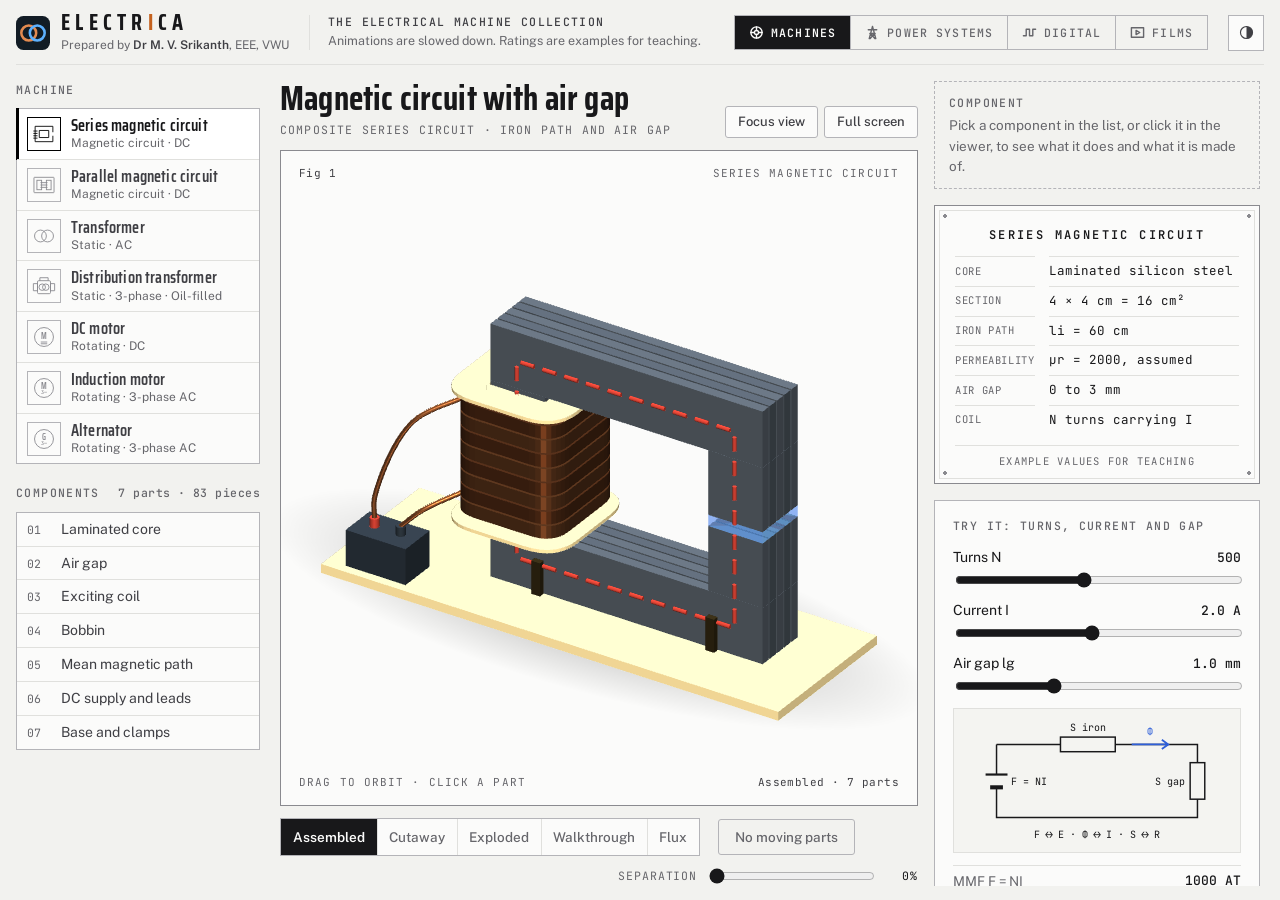
==== commit 9d2f0696: "Add a Films page for the Prim & Sec transformer film - films.html and css/films.css: the film in a f" ====
--- a/index.html
+++ b/index.html
@@ -31,6 +31,7 @@
       <a href="index.html" aria-current="page"><svg viewBox="0 0 16 16" aria-hidden="true"><circle cx="8" cy="8" r="6"/><circle cx="8" cy="8" r="2.2"/><path d="M8 2v3.8M8 10.2V14M2 8h3.8M10.2 8H14"/></svg>Machines</a>
       <a href="substation.html"><svg viewBox="0 0 16 16" aria-hidden="true"><path d="M8 1.5 4.5 14.5M8 1.5l3.5 13M3.5 5h9M5.2 9h5.6M5.9 9l4.6 5.5M10.1 9l-4.6 5.5"/></svg>Power systems</a>
       <a href="digital.html"><svg viewBox="0 0 16 16" aria-hidden="true"><path d="M1.5 11.5h3v-7h3.5v7h3.5v-7h3"/></svg>Digital</a>
+      <a href="films.html"><svg viewBox="0 0 16 16" aria-hidden="true"><rect x="1.5" y="3" width="13" height="10"/><path d="M6.5 5.8v4.4L10.4 8z"/></svg>Films</a>
     </nav>
     <button type="button" class="theme-btn" id="themeBtn" data-mode="auto" aria-label="Colour theme">
       <svg class="i-auto" viewBox="0 0 24 24" aria-hidden="true"><circle cx="12" cy="12" r="8.5"/><path class="fillc" d="M12 3.5a8.5 8.5 0 0 1 0 17z"/></svg>
--- a/css/base.css
+++ b/css/base.css
@@ -172,3 +172,9 @@
 @media (prefers-reduced-motion: reduce) {
   *, *::before, *::after { transition-duration: 0s !important; animation-duration: 0s !important; scroll-behavior: auto !important; }
 }
+
+/* four sections in the bar: tighten it on narrow phones so every link fits */
+@media (max-width: 480px) {
+  .sitenav a { padding: 8px 4px; gap: 5px; font-size: 10.5px; letter-spacing: .04em; }
+  .sitenav a svg { width: 13px; height: 13px; }
+}
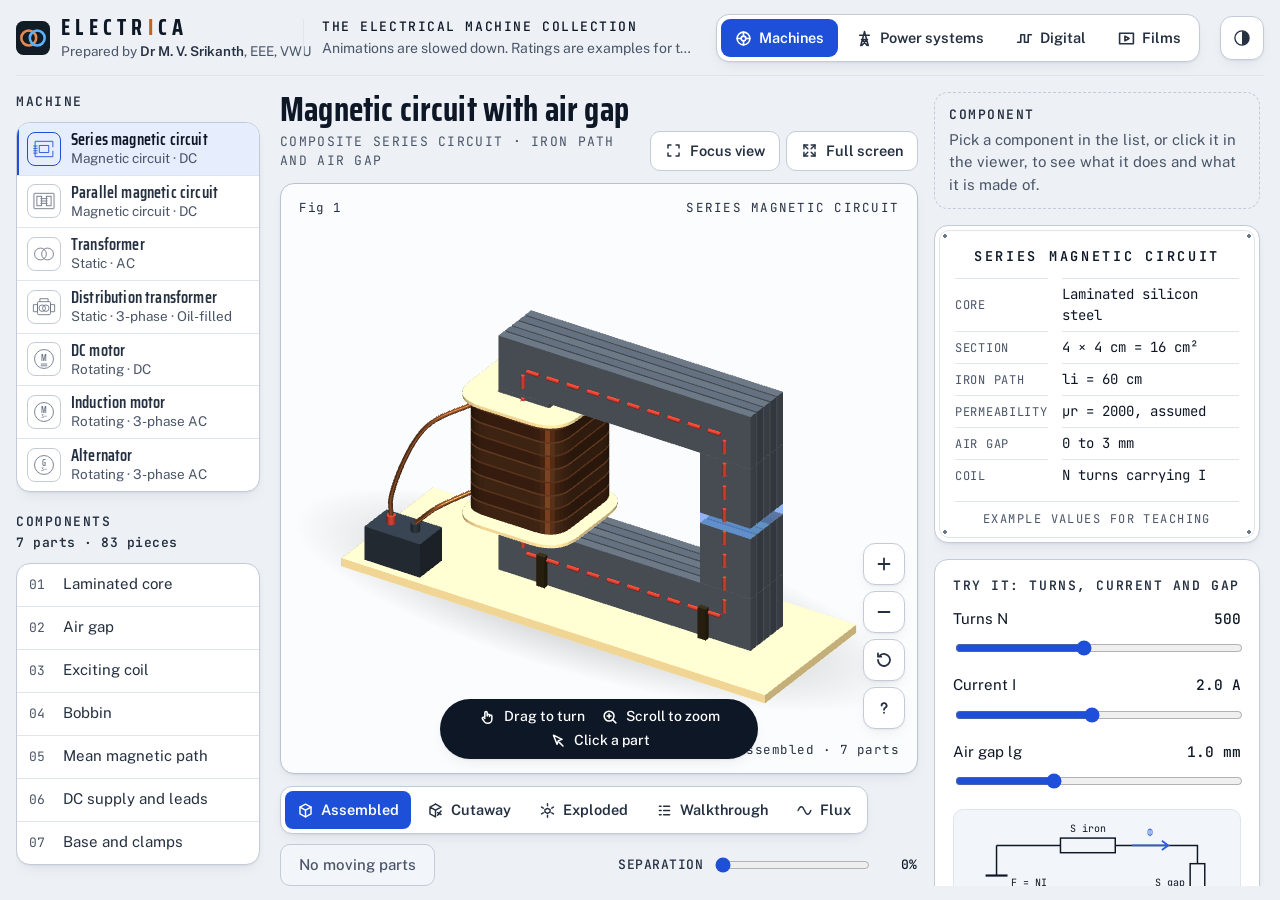
==== commit c8ea511f: "Fresh look: clearer text, one accent colour, easier controls Look (css/fresh.css, loaded last on eve" ====
--- a/index.html
+++ b/index.html
@@ -12,6 +12,7 @@
   <link href="https://fonts.googleapis.com/css2?family=Saira+Condensed:wght@500;600;700&family=Public+Sans:wght@400;500;600;700&family=JetBrains+Mono:wght@400;500;600&display=swap" rel="stylesheet">
   <link rel="stylesheet" href="css/base.css">
   <link rel="stylesheet" href="css/style.css">
+  <link rel="stylesheet" href="css/fresh.css">
 </head>
 <body>
 <div class="app" id="app">
@@ -109,6 +110,7 @@
 
 <!-- Header theme switch (light, dark or follow the computer) -->
 <script src="js/site.js"></script>
+<script src="js/ux.js"></script>
 
 <!-- 3D library (three.js r128), kept in this folder so the site also works offline -->
 <script src="js/vendor/three.min.js"></script>
--- a/css/base.css
+++ b/css/base.css
@@ -68,7 +68,7 @@
 [hidden] { display: none !important; }
 html { -webkit-text-size-adjust: 100%; text-size-adjust: 100%; }
 body {
-  background: var(--bg); color: var(--ink); font-family: var(--body); font-size: 15px; line-height: 1.5; margin: 0;
+  background: var(--bg); color: var(--ink); font-family: var(--body); font-size: 16px; line-height: 1.5; margin: 0;
   padding-left: max(16px, env(safe-area-inset-left, 0px)); padding-right: max(16px, env(safe-area-inset-right, 0px));
   padding-bottom: 14px;
   -webkit-font-smoothing: antialiased;
@@ -91,16 +91,16 @@
 .brand-t { min-width: 0; }
 .word { font-family: var(--display); font-weight: 700; font-size: 22px; line-height: 1; letter-spacing: .24em; text-transform: uppercase; }
 .word span { color: var(--brand); }
-.credit { margin-top: 4px; font-size: 12px; line-height: 1.25; color: var(--muted); white-space: nowrap; }
+.credit { margin-top: 4px; font-size: 13.5px; line-height: 1.25; color: var(--muted); white-space: nowrap; }
 .credit b { font-weight: 600; color: var(--ink2); }
 .section { display: none; min-width: 0; flex: 0 1 auto; padding-left: 18px; border-left: 1px solid var(--line); }
-.sec-t { font-family: var(--mono); font-weight: 500; font-size: 11.5px; line-height: 1.2; letter-spacing: .12em; text-transform: uppercase; color: var(--ink2); white-space: nowrap; }
-.sec-s { margin-top: 4px; font-size: 12.5px; line-height: 1.3; color: var(--muted); white-space: nowrap; overflow: hidden; text-overflow: ellipsis; }
+.sec-t { font-family: var(--mono); font-weight: 500; font-size: 13px; line-height: 1.2; letter-spacing: .12em; text-transform: uppercase; color: var(--ink2); white-space: nowrap; }
+.sec-s { margin-top: 4px; font-size: 14px; line-height: 1.3; color: var(--muted); white-space: nowrap; overflow: hidden; text-overflow: ellipsis; }
 
 .sitenav { order: 3; flex: 1 1 100%; display: grid; grid-auto-flow: column; grid-auto-columns: 1fr; border: 1px solid var(--line2); }
 .sitenav a {
   display: flex; align-items: center; justify-content: center; gap: 7px; padding: 8px 10px;
-  font-family: var(--mono); font-size: 11.5px; font-weight: 500; letter-spacing: .1em; text-transform: uppercase; line-height: 1.2;
+  font-family: var(--mono); font-size: 13px; font-weight: 500; letter-spacing: .1em; text-transform: uppercase; line-height: 1.2;
   color: var(--muted); text-decoration: none; white-space: nowrap; transition: color .15s, background .15s;
 }
 .sitenav a + a { border-left: 1px solid var(--line2); }
@@ -130,7 +130,7 @@
 /* ---------- the figure card: a hairline frame with mono labels in its corners ---------- */
 .corner {
   position: absolute; z-index: 2; margin: 0; pointer-events: none;
-  font-family: var(--mono); font-size: 11px; line-height: 1.2; letter-spacing: .04em; color: var(--muted);
+  font-family: var(--mono); font-size: 12.5px; line-height: 1.2; letter-spacing: .04em; color: var(--muted);
   white-space: nowrap; overflow: hidden; text-overflow: ellipsis;
 }
 .c-fig { top: 16px; left: 18px; max-width: calc(30% - 24px); color: var(--ink2); }
@@ -145,13 +145,13 @@
 
 /* ---------- labels, buttons, segmented choices ---------- */
 .eyebrow {
-  font-family: var(--mono); font-weight: 500; font-size: 11.5px; letter-spacing: .12em; text-transform: uppercase; color: var(--muted);
+  font-family: var(--mono); font-weight: 500; font-size: 13px; letter-spacing: .12em; text-transform: uppercase; color: var(--muted);
   margin: 0 0 10px; display: flex; flex-wrap: wrap; align-items: baseline; justify-content: space-between; gap: 2px 8px;
 }
 .eyebrow span { letter-spacing: .04em; text-transform: none; white-space: nowrap; }
 .tool {
   border: 1px solid var(--line2); background: var(--panel); color: var(--ink2); border-radius: var(--r-sm); padding: 7px 12px;
-  font-size: 13px; font-weight: 500; line-height: 1.25; cursor: pointer; white-space: nowrap;
+  font-size: 14.5px; font-weight: 500; line-height: 1.25; cursor: pointer; white-space: nowrap;
   transition: border-color .15s, background .15s, color .15s;
 }
 .tool:hover { border-color: var(--mid); color: var(--ink); }
@@ -161,11 +161,11 @@
 /* ---------- projector-size screens: the small labels grow with the page ---------- */
 @media (min-width: 1600px) and (min-height: 900px) {
   body { font-size: 16px; }
-  .corner { font-size: 12.5px; }
+  .corner { font-size: 14px; }
   .c-fig, .c-title { top: 18px; } .c-hint, .c-read { bottom: 18px; }
-  .eyebrow, .sec-t, .sitenav a { font-size: 12.5px; }
-  .credit, .sec-s { font-size: 13px; }
-  .tool { font-size: 14px; }
+  .eyebrow, .sec-t, .sitenav a { font-size: 14px; }
+  .credit, .sec-s { font-size: 14.5px; }
+  .tool { font-size: 15px; }
   .word { font-size: 24px; }
 }
 
--- a/css/style.css
+++ b/css/style.css
@@ -45,17 +45,17 @@
 .mbtn[aria-current="true"] svg { color: var(--lit); border-color: var(--lit); }
 .mtxt { min-width: 0; }
 .mtxt b { display: block; font-family: var(--display); font-weight: 600; font-size: 16.5px; line-height: 1.1; letter-spacing: .01em; }
-.mtxt span { display: block; margin-top: 2px; font-size: 12px; color: var(--muted); line-height: 1.3; }
+.mtxt span { display: block; margin-top: 2px; font-size: 13.5px; color: var(--muted); line-height: 1.3; }
 
 /* ---------- components list ---------- */
 .parts { list-style: none; margin: 0; padding: 0; border: 1px solid var(--line2); background: var(--panel); counter-reset: none; }
 .parts li + li { border-top: 1px solid var(--line); }
 .parts button {
   position: relative; width: 100%; display: grid; grid-template-columns: 26px minmax(0, 1fr); gap: 8px; align-items: baseline; padding: 7px 10px;
-  border: 0; background: none; text-align: left; cursor: pointer; font-size: 14px; line-height: 1.35; color: var(--ink2);
+  border: 0; background: none; text-align: left; cursor: pointer; font-size: 15px; line-height: 1.35; color: var(--ink2);
 }
 .parts button:hover { background: var(--sunk); color: var(--ink); }
-.parts .num { font-family: var(--mono); font-size: 11.5px; color: var(--muted); font-variant-numeric: tabular-nums; }
+.parts .num { font-family: var(--mono); font-size: 13px; color: var(--muted); font-variant-numeric: tabular-nums; }
 .parts button[aria-pressed="true"] { background: var(--raise); color: var(--ink); font-weight: 600; }
 .parts button[aria-pressed="true"]::before { content: ""; position: absolute; left: -1px; top: -1px; bottom: -1px; width: 3px; background: var(--lit); }
 .parts button[aria-pressed="true"] .num { color: var(--ink); }
@@ -65,74 +65,74 @@
 .vhead { display: flex; align-items: flex-end; justify-content: space-between; gap: 8px 16px; flex-wrap: wrap; }
 .bay-head { min-width: 0; flex: 1 1 260px; }
 .bay-head h1 { font-family: var(--display); font-weight: 700; font-size: clamp(26px, 6vw, 34px); line-height: 1.02; margin: 0; letter-spacing: .005em; text-wrap: balance; }
-.bay-head p { margin-top: 5px; font-family: var(--mono); font-size: 11.5px; letter-spacing: .1em; text-transform: uppercase; color: var(--muted); }
+.bay-head p { margin-top: 5px; font-family: var(--mono); font-size: 13px; letter-spacing: .1em; text-transform: uppercase; color: var(--muted); }
 .viewtools { display: flex; flex-wrap: wrap; gap: 6px; }
 #focusBtn { display: none; }
 /* the switch between the power-systems models (zone substation, hydro power plant), above the heading */
 .models { display: inline-flex; flex-wrap: wrap; margin-bottom: 8px; border: 1px solid var(--line2); }
-.models a { padding: 5px 10px; font-family: var(--mono); font-size: 11px; font-weight: 500; letter-spacing: .1em; text-transform: uppercase; color: var(--muted); text-decoration: none; white-space: nowrap; }
+.models a { padding: 5px 10px; font-family: var(--mono); font-size: 12.5px; font-weight: 500; letter-spacing: .1em; text-transform: uppercase; color: var(--muted); text-decoration: none; white-space: nowrap; }
 .models a + a { border-left: 1px solid var(--line2); }
 .models a:hover { color: var(--ink); background: var(--sunk); }
 .models a[aria-current="page"] { background: var(--ink); color: var(--panel); font-weight: 600; }
 .stage { position: relative; height: min(68vh, 540px); min-height: 340px; overflow: hidden; background: var(--stage); border: 1px solid var(--frame); }
 .stage canvas.gl { position: absolute; inset: 0; width: 100%; height: 100%; display: block; }
 .scope { position: absolute; z-index: 3; right: 14px; top: 42px; width: min(300px, calc(100% - 28px)); background: var(--panel); border: 1px solid var(--line2); padding: 10px 12px; display: grid; gap: 6px; }
-.legend { display: flex; flex-wrap: wrap; gap: 2px 14px; font-family: var(--mono); font-size: 11.5px; color: var(--ink); }
+.legend { display: flex; flex-wrap: wrap; gap: 2px 14px; font-family: var(--mono); font-size: 13px; color: var(--ink); }
 .legend i { display: inline-block; width: 16px; height: 2px; vertical-align: middle; margin-right: 6px; }
 .scope canvas { width: 100%; height: 72px; display: block; }
-.scope-note { font-size: 12.5px; line-height: 1.4; color: var(--muted); }
+.scope-note { font-size: 14px; line-height: 1.4; color: var(--muted); }
 .markers { position: absolute; inset: 0; pointer-events: none; z-index: 1; }
 .marker {
   position: absolute; transform: translate(-50%, -50%); pointer-events: auto; min-width: 28px; height: 22px; padding: 0 6px; border-radius: 11px;
-  font-family: var(--mono); font-size: 11px; font-weight: 600; font-variant-numeric: tabular-nums; cursor: pointer;
+  font-family: var(--mono); font-size: 12.5px; font-weight: 600; font-variant-numeric: tabular-nums; cursor: pointer;
   border: 1px solid var(--mid); background: var(--panel); color: var(--ink); box-shadow: var(--lift);
 }
 .marker:hover { border-color: var(--ink); }
 /* in the walkthrough the lit part, the step bar and the readout already say which part it is */
 .viewer[data-mode="walkthrough"] .markers { display: none; }
 .marker[aria-pressed="true"] { background: var(--ink); border-color: var(--ink); color: var(--panel); z-index: 1; }
-.status { position: absolute; inset: 0; display: grid; place-items: center; padding: 24px; text-align: center; font-family: var(--mono); font-size: 12.5px; letter-spacing: .04em; color: var(--muted); pointer-events: none; z-index: 2; }
+.status { position: absolute; inset: 0; display: grid; place-items: center; padding: 24px; text-align: center; font-family: var(--mono); font-size: 14px; letter-spacing: .04em; color: var(--muted); pointer-events: none; z-index: 2; }
 
 /* ---------- controls under the card ---------- */
 .dock { display: grid; gap: 10px; }
 .controls { display: flex; flex-wrap: wrap; align-items: center; gap: 10px 18px; }
 .seg { display: grid; grid-template-columns: repeat(6, 1fr); border: 1px solid var(--line2); background: var(--panel); width: 100%; }
-.seg button { border: 0; background: transparent; color: var(--muted); font-weight: 500; font-size: 13.5px; padding: 8px 8px; cursor: pointer; white-space: nowrap; transition: background .15s, color .15s; }
+.seg button { border: 0; background: transparent; color: var(--muted); font-weight: 500; font-size: 15px; padding: 8px 8px; cursor: pointer; white-space: nowrap; transition: background .15s, color .15s; }
 .seg button + button { box-shadow: inset 1px 0 0 var(--line); }
 .seg button:nth-child(-n+3) { grid-column: span 2; }
 .seg button:nth-child(n+4) { grid-column: span 3; }
 .seg button:nth-child(4) { box-shadow: none; }
 .seg button:hover { color: var(--ink); background: var(--sunk); }
 .seg button[aria-pressed="true"] { background: var(--ink); color: var(--panel); font-weight: 600; box-shadow: none; }
-.slider { display: flex; align-items: center; gap: 10px; font-family: var(--mono); font-size: 11.5px; letter-spacing: .08em; text-transform: uppercase; color: var(--muted); flex: 1 1 180px; min-width: 0; }
+.slider { display: flex; align-items: center; gap: 10px; font-family: var(--mono); font-size: 13px; letter-spacing: .08em; text-transform: uppercase; color: var(--muted); flex: 1 1 180px; min-width: 0; }
 .slider input { flex: 1; min-width: 70px; }
 .viewer[data-mode="walkthrough"] .slider { display: none; }   /* the walkthrough sets the separation itself */
 .slider output { min-width: 4.5ch; text-align: right; color: var(--ink); font-variant-numeric: tabular-nums; }
 .run {
   display: inline-flex; align-items: center; gap: 8px; border: 1px solid var(--ink); background: var(--ink); color: var(--panel);
-  border-radius: var(--r-sm); padding: 7px 16px; min-width: 76px; justify-content: center; font-weight: 600; font-size: 13.5px; cursor: pointer; white-space: nowrap;
+  border-radius: var(--r-sm); padding: 7px 16px; min-width: 76px; justify-content: center; font-weight: 600; font-size: 15px; cursor: pointer; white-space: nowrap;
 }
 .run[aria-pressed="true"] { background: var(--panel); color: var(--ink); }
 .run[aria-pressed="true"]::before { content: ""; width: 7px; height: 7px; border-radius: 50%; background: var(--brand); animation: beat 1.2s var(--ease) infinite; }
 @keyframes beat { 50% { opacity: .25; } }
 .run:disabled { cursor: default; border-color: var(--line2); color: var(--muted); background: transparent; font-weight: 500; }
 .walk { display: flex; align-items: center; justify-content: space-between; gap: 10px; padding: 8px 10px; border: 1px solid var(--line2); background: var(--panel); }
-.walk p { font-size: 14px; text-align: center; min-width: 0; }
-.walk p b { font-family: var(--mono); font-weight: 500; font-size: 11.5px; color: var(--muted); margin-right: 8px; }
-.walk button { border: 1px solid var(--line2); background: var(--raise); border-radius: var(--r-sm); padding: 6px 12px; cursor: pointer; font-size: 13.5px; font-weight: 500; }
+.walk p { font-size: 15px; text-align: center; min-width: 0; }
+.walk p b { font-family: var(--mono); font-weight: 500; font-size: 13px; color: var(--muted); margin-right: 8px; }
+.walk button { border: 1px solid var(--line2); background: var(--raise); border-radius: var(--r-sm); padding: 6px 12px; cursor: pointer; font-size: 15px; font-weight: 500; }
 .walk button:hover { border-color: var(--mid); }
 
 /* ---------- information column: framed cards ---------- */
 .detail, .calc, .principle { background: var(--panel); border: 1px solid var(--line2); padding: 16px 18px; }
 .detail h3 { font-family: var(--display); font-weight: 700; font-size: 26px; line-height: 1.05; margin: 0 0 8px; text-wrap: balance; }
-.detail p { max-width: 62ch; font-size: 14.5px; color: var(--ink2); }
+.detail p { max-width: 62ch; font-size: 15.5px; color: var(--ink2); }
 .detail dl { margin: 14px 0 0; display: grid; gap: 10px; padding-top: 12px; border-top: 1px solid var(--line); }
 .detail dl:empty { display: none; }
-.detail dt { font-family: var(--mono); font-size: 10.5px; font-weight: 500; letter-spacing: .12em; text-transform: uppercase; color: var(--muted); }
-.detail dd { margin: 3px 0 0; font-size: 14px; color: var(--ink); }
+.detail dt { font-family: var(--mono); font-size: 12px; font-weight: 500; letter-spacing: .12em; text-transform: uppercase; color: var(--muted); }
+.detail dd { margin: 3px 0 0; font-size: 15px; color: var(--ink); }
 .detail.empty { background: transparent; border-style: dashed; padding: 12px 14px; }
 .detail.empty .eyebrow { margin-bottom: 4px; }
-.detail.empty p { font-size: 13.5px; color: var(--muted); }
+.detail.empty p { font-size: 15px; color: var(--muted); }
 
 /* the rating plate: a riveted label plate with rule lines */
 .plate {
@@ -142,30 +142,30 @@
     radial-gradient(circle at 10px calc(100% - 10px), var(--mid) 0 1.6px, transparent 2.1px), radial-gradient(circle at calc(100% - 10px) calc(100% - 10px), var(--mid) 0 1.6px, transparent 2.1px);
 }
 .plate::before { content: ""; position: absolute; inset: 4px; border: 1px solid var(--line); pointer-events: none; }
-.plate h2 { font-family: var(--mono); font-weight: 600; font-size: 12px; letter-spacing: .2em; text-transform: uppercase; text-align: center; margin: 0 0 12px; text-wrap: balance; }
-.plate dl { display: grid; grid-template-columns: auto minmax(0, 1fr); gap: 0 14px; margin: 0; font-family: var(--mono); font-size: 12.5px; }
+.plate h2 { font-family: var(--mono); font-weight: 600; font-size: 13.5px; letter-spacing: .2em; text-transform: uppercase; text-align: center; margin: 0 0 12px; text-wrap: balance; }
+.plate dl { display: grid; grid-template-columns: auto minmax(0, 1fr); gap: 0 14px; margin: 0; font-family: var(--mono); font-size: 14px; }
 .plate dt, .plate dd { padding: 5px 0; border-top: 1px solid var(--line); }
-.plate dt { color: var(--muted); text-transform: uppercase; letter-spacing: .06em; font-size: 10.5px; display: flex; align-items: center; }
+.plate dt { color: var(--muted); text-transform: uppercase; letter-spacing: .06em; font-size: 12px; display: flex; align-items: center; }
 .plate dd { margin: 0; font-variant-numeric: tabular-nums; }
-.plate .ex { margin-top: 10px; padding-top: 8px; border-top: 1px solid var(--line); font-family: var(--mono); font-size: 10.5px; color: var(--muted); text-align: center; letter-spacing: .12em; text-transform: uppercase; }
-
-.principle p { max-width: 62ch; font-size: 14.5px; color: var(--ink2); }
+.plate .ex { margin-top: 10px; padding-top: 8px; border-top: 1px solid var(--line); font-family: var(--mono); font-size: 12px; color: var(--muted); text-align: center; letter-spacing: .12em; text-transform: uppercase; }
+
+.principle p { max-width: 62ch; font-size: 15.5px; color: var(--ink2); }
 .formulas { display: grid; gap: 6px; margin-top: 12px; }
-.formula { font-family: var(--mono); font-size: 13.5px; padding: 7px 10px; background: var(--sunk); border-left: 2px solid var(--ink); color: var(--ink); overflow-wrap: anywhere; }
+.formula { font-family: var(--mono); font-size: 15px; padding: 7px 10px; background: var(--sunk); border-left: 2px solid var(--ink); color: var(--ink); overflow-wrap: anywhere; }
 .calc { display: grid; gap: 12px; }
 .calc .eyebrow { margin: 0; }
 .params { display: grid; gap: 10px; }
-.param { display: grid; grid-template-columns: minmax(0, 1fr) auto; gap: 2px 10px; align-items: baseline; font-size: 14px; }
+.param { display: grid; grid-template-columns: minmax(0, 1fr) auto; gap: 2px 10px; align-items: baseline; font-size: 15px; }
 .param input { grid-column: 1 / -1; width: 100%; }
-.param output { font-family: var(--mono); font-size: 13px; font-weight: 500; font-variant-numeric: tabular-nums; }
+.param output { font-family: var(--mono); font-size: 14.5px; font-weight: 500; font-variant-numeric: tabular-nums; }
 .diagram { border: 1px solid var(--line); background: var(--sunk); padding: 8px 6px; color: var(--ink); }
 .diagram svg { display: block; width: 100%; height: auto; }
 .diagram text { font-family: var(--mono); font-size: 11px; fill: currentColor; }
-.calc-out { display: grid; grid-template-columns: minmax(0, 1fr) auto; margin: 0; font-size: 13.5px; }
+.calc-out { display: grid; grid-template-columns: minmax(0, 1fr) auto; margin: 0; font-size: 15px; }
 .calc-out dt, .calc-out dd { padding: 5px 0; border-top: 1px solid var(--line); }
 .calc-out dt { color: var(--muted); padding-right: 12px; }
-.calc-out dd { margin: 0; font-family: var(--mono); font-size: 13px; font-weight: 500; text-align: right; font-variant-numeric: tabular-nums; }
-.calc-note { font-size: 13px; line-height: 1.45; color: var(--muted); }
+.calc-out dd { margin: 0; font-family: var(--mono); font-size: 14.5px; font-weight: 500; text-align: right; font-variant-numeric: tabular-nums; }
+.calc-note { font-size: 14.5px; line-height: 1.45; color: var(--muted); }
 .calc-note:empty { display: none; }
 
 /* ---------- tablets and up ---------- */
@@ -201,7 +201,7 @@
 @media (min-width: 1120px) and (max-height: 720px) {
   .mbtn { padding-block: 5px; grid-template-columns: 30px minmax(0, 1fr); }
   .mbtn svg { width: 30px; height: 30px; padding: 2px; }
-  .mtxt b { font-size: 15.5px; }
+  .mtxt b { font-size: 16.5px; }
   .bay-head h1 { font-size: 28px; }
 }
 /* ---------- full screen ---------- */
--- a/css/fresh.css
+++ b/css/fresh.css
@@ -0,0 +1,201 @@
+/* Electrica: the fresh look, loaded last on every page.
+   Aims: easier to see (larger text, stronger contrast), easier to use (bigger buttons, one clear
+   accent colour for "this is selected" and "press this"), and softer cards with rounded corners.
+   It only overrides colours, sizes and shapes; the layout stays in the page files before it. */
+:root {
+  --bg: #EDF1F6;
+  --panel: #FFFFFF;
+  --raise: #FFFFFF;
+  --sunk: #F2F5F9;
+  --track: #DDE3EB;
+  --ink: #0E1726;
+  --ink2: #253041;
+  --muted: #4A5567;
+  --hi: #1B2535;
+  --mid: #6B7686;
+  --lo: #A3ADBB;
+  --faint: #D5DCE5;
+  --frame: #B9C3D0;
+  --line: #DFE5EC;
+  --line2: #C2CBD7;
+  --lit: #1D4FD8;
+  --accent: #1D4FD8;
+  --accent-hi: #1740B4;
+  --on-accent: #FFFFFF;
+  --tint: #E6EDFD;
+  --brand: #C4621F;
+  --stage: #FBFCFD;
+  --bench: #E9EDF2;
+  --r: 14px;
+  --r-sm: 10px;
+  --card: 0 1px 2px rgba(14, 23, 38, .05), 0 6px 16px -6px rgba(14, 23, 38, .10);
+}
+@media (prefers-color-scheme: dark) {
+  :root:not([data-theme="light"]) {
+    --bg: #0B1016; --panel: #141B24; --raise: #1A232E; --sunk: #10161D; --track: #0E141B;
+    --ink: #EAF0F6; --ink2: #C6D0DB; --muted: #9AA7B5;
+    --hi: #D5DEE8; --mid: #7C8998; --lo: #465362; --faint: #2A3541; --frame: #3A4755; --line: #232D38; --line2: #364352;
+    --lit: #8DB2FF; --accent: #8DB2FF; --accent-hi: #A9C5FF; --on-accent: #0B1016; --tint: #1B2A45;
+    --stage: #121922; --bench: #18212B;
+    --card: 0 1px 2px rgba(0, 0, 0, .3), 0 8px 18px -8px rgba(0, 0, 0, .5);
+  }
+}
+:root[data-theme="dark"] {
+  --bg: #0B1016; --panel: #141B24; --raise: #1A232E; --sunk: #10161D; --track: #0E141B;
+  --ink: #EAF0F6; --ink2: #C6D0DB; --muted: #9AA7B5;
+  --hi: #D5DEE8; --mid: #7C8998; --lo: #465362; --faint: #2A3541; --frame: #3A4755; --line: #232D38; --line2: #364352;
+  --lit: #8DB2FF; --accent: #8DB2FF; --accent-hi: #A9C5FF; --on-accent: #0B1016; --tint: #1B2A45;
+  --stage: #121922; --bench: #18212B;
+  --card: 0 1px 2px rgba(0, 0, 0, .3), 0 8px 18px -8px rgba(0, 0, 0, .5);
+}
+
+body { font-size: 16px; }
+input[type="range"] { accent-color: var(--accent); min-height: 28px; cursor: pointer; }
+:where(button, input, select, a, [tabindex]):focus-visible { outline: 3px solid var(--accent); outline-offset: 2px; border-radius: 6px; }
+
+/* ---------- header ---------- */
+.top { padding: 14px 0 13px; }
+.sitenav { border: 1px solid var(--line2); border-radius: 13px; background: var(--panel); padding: 4px; gap: 4px; box-shadow: var(--card); }
+.sitenav a { font-family: var(--body); font-size: 14.5px; font-weight: 600; letter-spacing: 0; text-transform: none; border-radius: 9px; color: var(--ink2); min-height: 38px; }
+.sitenav a + a { border-left: 0; }
+.sitenav a:hover { background: var(--sunk); color: var(--ink); }
+.sitenav a[aria-current="page"] { background: var(--accent); color: var(--on-accent); }
+.sitenav a svg { width: 17px; height: 17px; }
+.theme-btn { width: 44px; height: 44px; border-radius: 12px; box-shadow: var(--card); }
+.theme-btn svg { width: 20px; height: 20px; }
+.sec-t { color: var(--ink); }
+@media (max-width: 480px) {
+  .sitenav a { padding: 8px 4px; gap: 5px; font-size: 12.5px; letter-spacing: 0; }
+  .sitenav a svg { display: none; }
+}
+
+/* ---------- cards ---------- */
+.machines, .parts, .detail, .calc, .principle, .plate, .tabpanel, .walk, .scope, .film, .film-info .card, .fig, .tabs, .topics {
+  border-radius: var(--r); box-shadow: var(--card); border-color: var(--line2);
+}
+.machines, .parts, .tabs, .film, .fig, .topics { overflow: hidden; }
+.detail.empty { box-shadow: none; }
+.plate::before { border-radius: 10px; }
+.stage { border-radius: var(--r); box-shadow: var(--card); border-color: var(--frame); }
+.film .stage { border-radius: 0; box-shadow: none; }
+.formula { border-left: 3px solid var(--accent); border-radius: 0 8px 8px 0; }
+.diagram { border-radius: 10px; }
+.eyebrow { color: var(--ink2); font-weight: 600; }
+
+/* ---------- lists: the selected row is tinted and marked in the accent colour ---------- */
+.mbtn { min-height: 52px; }
+.mbtn svg, .mbtn .ico { border-radius: 8px; }
+.mbtn[aria-current="true"] { background: var(--tint); }
+.mbtn[aria-current="true"]::before { background: var(--accent); }
+.mbtn[aria-current="true"] svg, .mbtn[aria-current="true"] .ico { color: var(--accent); border-color: var(--accent); }
+.parts button { padding: 10px 12px; min-height: 42px; }
+.parts button[aria-pressed="true"] { background: var(--tint); }
+.parts button[aria-pressed="true"]::before { background: var(--accent); width: 4px; }
+.parts button[aria-pressed="true"] .num { background: transparent; color: var(--accent); }
+
+/* ---------- buttons ---------- */
+.tool, .navbtn, .swap, .walk button {
+  min-height: 40px; padding: 8px 14px; border-radius: var(--r-sm); font-size: 14.5px; font-weight: 600; color: var(--ink2);
+  display: inline-flex; align-items: center; justify-content: center; gap: 8px;
+}
+.tool:hover, .navbtn:hover:not(:disabled), .walk button:hover { background: var(--sunk); border-color: var(--mid); color: var(--ink); }
+.tool[aria-pressed="true"], .tour-btn[aria-pressed="true"] { background: var(--accent); border-color: var(--accent); color: var(--on-accent); }
+.tool svg, .seg button svg, .run svg { width: 17px; height: 17px; flex: none; fill: none; stroke: currentColor; stroke-width: 1.7; stroke-linecap: round; stroke-linejoin: round; }
+.navbtn.primary, .op { background: var(--accent); border-color: var(--accent); color: var(--on-accent); }
+.navbtn.primary:hover:not(:disabled), .op:hover { background: var(--accent-hi); border-color: var(--accent-hi); color: var(--on-accent); }
+.op { min-height: 42px; border-radius: var(--r-sm); }
+/* layer switches keep their tick box; only the box takes the accent */
+.layers .tool[aria-pressed="true"] { background: var(--panel); border-color: var(--line2); color: var(--ink); }
+.layers .tool::before { width: 14px; height: 14px; border-radius: 4px; border-width: 1.5px; }
+.layers .tool[aria-pressed="true"]::before { background: var(--accent); border-color: var(--accent); box-shadow: inset 0 0 0 2.5px var(--panel); }
+
+/* segmented choices: one rounded track, the chosen option filled */
+.seg, .seg2, .sg, .models, .tabs { border-radius: 12px; padding: 4px; gap: 4px; background: var(--panel); border-color: var(--line2); }
+.seg { box-shadow: var(--card); }
+.seg button, .seg2 button, .sg button, .tabs button, .models a {
+  border-radius: 8px; min-height: 38px; font-size: 14.5px; font-weight: 600; color: var(--ink2);
+  display: inline-flex; align-items: center; justify-content: center; gap: 7px;
+}
+.seg button + button, .seg2 button + button, .sg button + button, .tabs button + button, .models a + a, .seg button:nth-child(4) { box-shadow: none; border-left: 0; }
+.models a { font-family: var(--body); letter-spacing: 0; text-transform: none; padding: 6px 12px; min-height: 34px; }
+.seg button[aria-pressed="true"], .seg2 button[aria-pressed="true"], .sg button[aria-pressed="true"], .tabs button[aria-selected="true"], .models a[aria-current="page"] {
+  background: var(--accent); color: var(--on-accent);
+}
+.tabs { box-shadow: var(--card); }
+
+/* the main action */
+.run { min-height: 42px; padding: 8px 18px; border-radius: var(--r-sm); font-size: 15px; background: var(--accent); border-color: var(--accent); color: var(--on-accent); }
+.run:hover:not(:disabled) { background: var(--accent-hi); border-color: var(--accent-hi); }
+.run[aria-pressed="true"] { background: var(--panel); color: var(--ink); border-color: var(--line2); }
+.run[aria-pressed="true"]:hover { background: var(--sunk); }
+.run:disabled { background: var(--sunk); border-color: var(--line2); color: var(--muted); }
+.slider { color: var(--ink2); font-weight: 500; }
+.prog { height: 4px; border-radius: 2px; }
+.prog i { background: var(--accent); }
+.fld input[type="text"]:focus, .fld select:focus { border-color: var(--accent); box-shadow: 0 0 0 2px var(--tint); }
+
+/* ---------- figure: corner labels, part markers, chips ---------- */
+.corner { color: var(--ink2); }
+.stage .c-hint { display: none; }                 /* the how-to-move chip (js/ux.js) replaces it */
+.marker { min-width: 30px; height: 26px; border-radius: 13px; font-size: 12.5px; }
+.marker:hover { border-color: var(--accent); color: var(--accent); }
+.marker[aria-pressed="true"] { background: var(--accent); border-color: var(--accent); color: var(--on-accent); }
+.chip { border-radius: 999px; padding: 6px 12px 6px 10px; }
+.tip { border-radius: 8px; padding: 6px 10px; }
+
+/* ---------- zoom and reset buttons on a 3D figure (added by js/ux.js) ---------- */
+.viewpad { position: absolute; z-index: 3; right: 12px; bottom: 44px; display: grid; gap: 6px; }
+.viewpad button {
+  width: 42px; height: 42px; display: grid; place-items: center; padding: 0; cursor: pointer;
+  border: 1px solid var(--line2); border-radius: 12px; background: var(--panel); color: var(--ink2); box-shadow: var(--card);
+}
+.viewpad button:hover { border-color: var(--accent); color: var(--accent); }
+.viewpad button:active { background: var(--tint); }
+.viewpad svg { width: 20px; height: 20px; fill: none; stroke: currentColor; stroke-width: 1.8; stroke-linecap: round; stroke-linejoin: round; }
+
+/* ---------- how to move the model: shown until the first touch, then on the ? button ---------- */
+.howto {
+  position: absolute; z-index: 3; left: 50%; bottom: 14px; transform: translateX(-50%); display: flex; align-items: center; gap: 6px 16px; flex-wrap: wrap; justify-content: center;
+  max-width: calc(100% - 130px); padding: 9px 16px; border-radius: 999px; background: var(--ink); color: var(--panel); box-shadow: var(--card);
+  font-size: 14px; font-weight: 500; line-height: 1.25; pointer-events: none; transition: opacity .4s, transform .4s;
+}
+.howto span { display: inline-flex; align-items: center; gap: 7px; white-space: nowrap; }
+.howto svg { width: 18px; height: 18px; flex: none; fill: none; stroke: currentColor; stroke-width: 1.7; stroke-linecap: round; stroke-linejoin: round; }
+.howto.gone { opacity: 0; transform: translate(-50%, 8px); }
+@media (max-width: 560px) {
+  .howto { left: 10px; right: 62px; transform: none; max-width: none; border-radius: 14px; font-size: 13px; padding: 8px 12px; }
+  .howto.gone { transform: translateY(8px); }
+  .viewpad { right: 8px; bottom: 40px; }
+}
+.viewer:fullscreen .viewpad { bottom: 52px; }
+
+@media (min-width: 1600px) and (min-height: 900px) {
+  body { font-size: 17px; }
+  .sitenav a { font-size: 15.5px; }
+  .tool, .navbtn, .seg button, .seg2 button, .sg button, .tabs button { font-size: 15.5px; }
+}
+
+/* toggles that are switched on are tinted, so the one filled button stays the main action */
+.tool[aria-pressed="true"], .tour-btn[aria-pressed="true"] { background: var(--tint); border-color: var(--accent); color: var(--accent); }
+@media (min-width: 760px) { #focusBtn { display: inline-flex; } }
+
+/* the substation figure is wide and short, with its layer switches on the right:
+   the view buttons sit in a row at the bottom left and the how-to chip at the top */
+.sub-viewer .viewpad { right: auto; left: 12px; bottom: 12px; grid-auto-flow: column; }
+.sub-viewer .howto { bottom: auto; top: 12px; }
+@media (max-width: 560px) { .sub-viewer .howto { left: 10px; right: 10px; top: 44px; } .sub-viewer .viewpad { left: 8px; bottom: 8px; } }
+
+/* substation on a desktop: the 3D yard keeps a useful height; if the screen is short, the middle column scrolls */
+@media (min-width: 1120px) and (min-height: 720px) {
+  .sub-main { overflow: auto; padding-right: 4px; scrollbar-width: thin; }
+  .sub-main { grid-template-rows: minmax(max(500px, 58vh), 1fr) auto; }
+  .sub-viewer { min-height: 0; }
+  .sld-wrap { height: clamp(190px, 26vh, 400px); }
+}
+
+/* phones: the separation slider takes its own full row */
+.slider { letter-spacing: .04em; }
+@media (max-width: 759px) {
+  .slider { flex: 1 1 100%; max-width: 100%; }
+  .slider output { min-width: 4ch; }
+}
